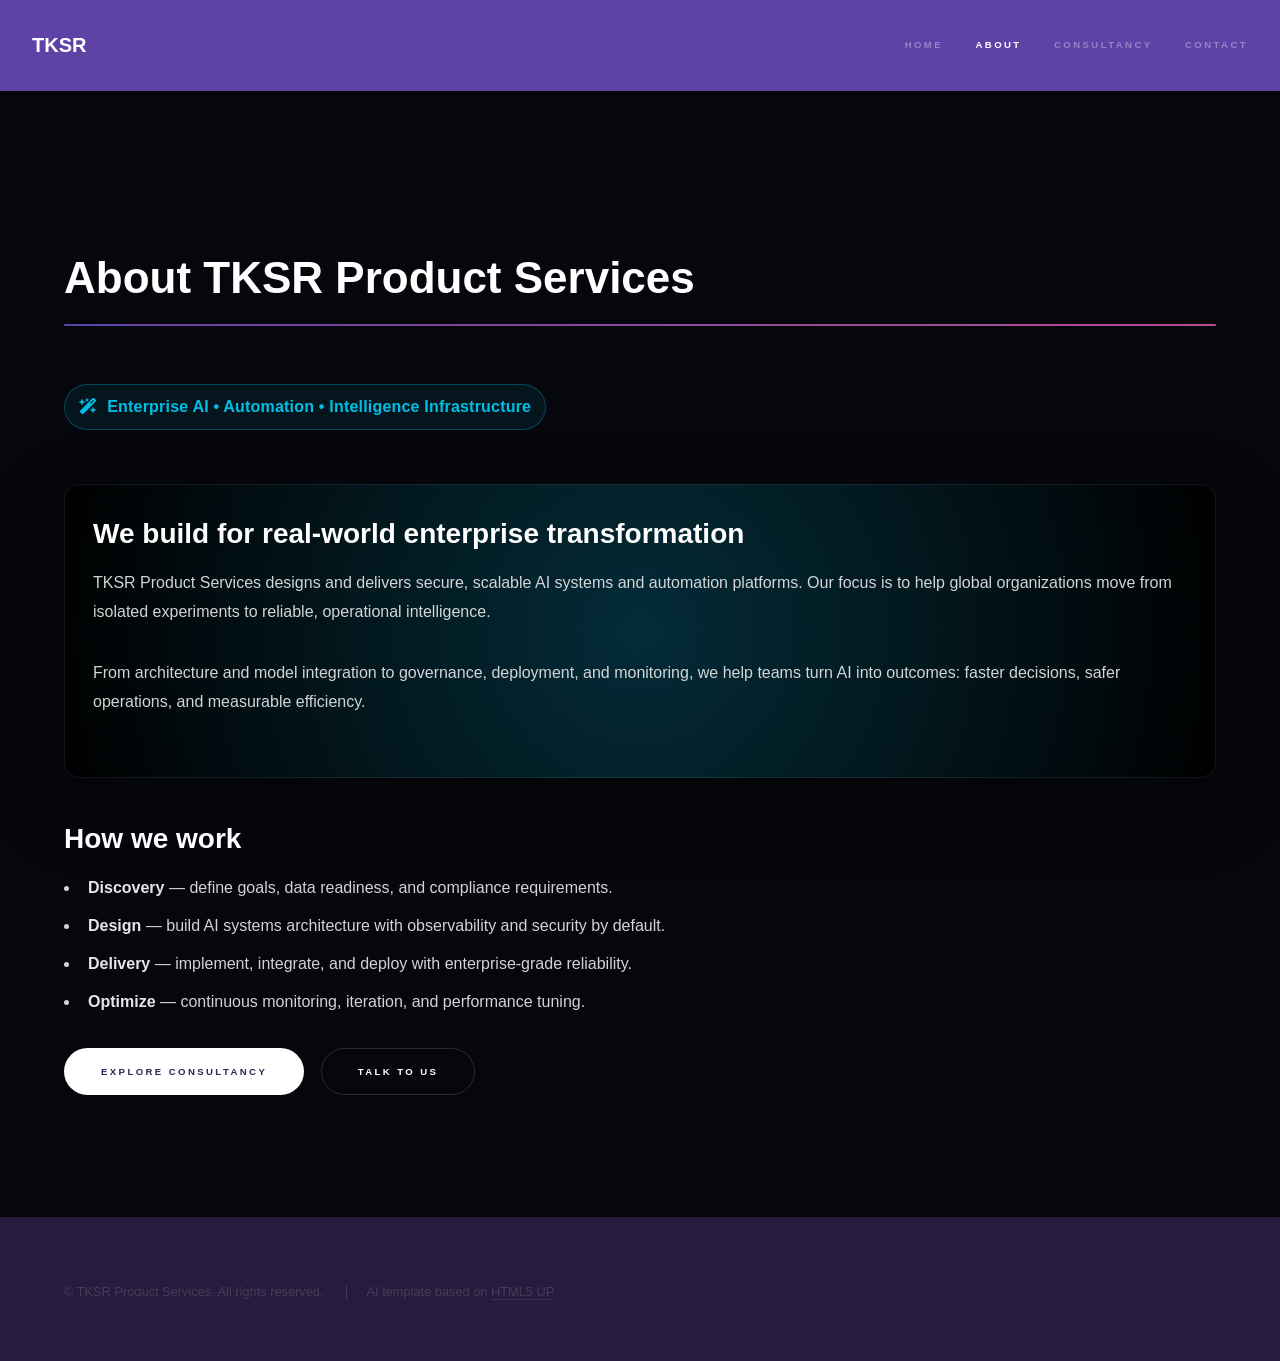
==== about-us.html @ 8c7e4a14 "updated modular components" ====
<!DOCTYPE HTML>
<!--
	Hyperspace by HTML5 UP
	html5up.net | @ajlkn
	Free for personal and commercial use under the CCA 3.0 license (html5up.net/license)
-->
<html>
	<head>
		<title>About Us | TKSR Product Services</title>
		<meta charset="utf-8" />
		<meta name="viewport" content="width=device-width, initial-scale=1, user-scalable=no" />
		<link rel="stylesheet" href="assets/css/main.css" />
		<link rel="stylesheet" href="https://cdnjs.cloudflare.com/ajax/libs/font-awesome/6.5.1/css/all.min.css" />
		<noscript><link rel="stylesheet" href="assets/css/noscript.css" /></noscript>
		<style>
			body { background:#05070d; color:#eaeaea; font-family:"Inter", sans-serif; }
			section.wrapper { padding: 90px 0; }
			h1, h2 { color:#ffffff; }
			p { line-height: 1.8; opacity:0.9; }
			.page-hero {
				background: radial-gradient(circle at center, rgba(0,212,255,0.18), rgba(0,0,0,0.92));
				border-radius: 16px;
				border:1px solid rgba(255,255,255,0.08);
				padding: 28px;
				box-shadow: 0 25px 70px rgba(0,0,0,0.35);
			}
			.brand-badge {
				display:inline-block;
				padding: 8px 14px;
				border-radius: 50px;
				background: rgba(0,212,255,0.08);
				border: 1px solid rgba(0,212,255,0.3);
				color:#00d4ff;
				font-weight:700;
				letter-spacing: 0.2px;
			}
		</style>
	</head>
	<body class="is-preload">
		<!-- Header -->
		<header id="header">
			<a href="index.html" class="title">TKSR</a>
			<nav>
				<ul>
					<li><a href="index.html">Home</a></li>
					<li><a href="about-us.html" class="active">About</a></li>
					<li><a href="consultancy.html">Consultancy</a></li>
					<li><a href="contact-us.html">Contact</a></li>
				</ul>
			</nav>
		</header>

		<!-- Wrapper -->
		<div id="wrapper">
			<!-- Main -->
			<section id="main" class="wrapper">
				<div class="inner">
					<h1 class="major">About TKSR Product Services</h1>
					<p class="brand-badge"><i class="fa-solid fa-wand-magic-sparkles" style="margin-right:10px"></i>Enterprise AI • Automation • Intelligence Infrastructure</p>

					<div class="page-hero" style="margin-top:22px;">
						<h2>We build for real-world enterprise transformation</h2>
						<p>
							TKSR Product Services designs and delivers secure, scalable AI systems and automation platforms.
							Our focus is to help global organizations move from isolated experiments to reliable, operational intelligence.
						</p>
						<p>
							From architecture and model integration to governance, deployment, and monitoring, we help teams turn
							AI into outcomes: faster decisions, safer operations, and measurable efficiency.
						</p>
					</div>

					<h2 style="margin-top:40px;">How we work</h2>
					<ul style="margin-top:10px;">
						<li style="margin-bottom:10px; opacity:0.9;"><b>Discovery</b> — define goals, data readiness, and compliance requirements.</li>
						<li style="margin-bottom:10px; opacity:0.9;"><b>Design</b> — build AI systems architecture with observability and security by default.</li>
						<li style="margin-bottom:10px; opacity:0.9;"><b>Delivery</b> — implement, integrate, and deploy with enterprise-grade reliability.</li>
						<li style="margin-bottom:10px; opacity:0.9;"><b>Optimize</b> — continuous monitoring, iteration, and performance tuning.</li>
					</ul>

					<div style="margin-top:26px;">
						<a href="consultancy.html" class="button primary" style="display:inline-block;">Explore Consultancy</a>
						<a href="contact-us.html" class="button" style="display:inline-block; margin-left:12px;">Talk to Us</a>
					</div>
				</div>
			</section>
		</div>

		<!-- Footer -->
		<footer id="footer" class="wrapper alt">
			<div class="inner">
				<ul class="menu">
					<li>&copy; TKSR Product Services. All rights reserved.</li>
					<li>AI template based on <a href="http://html5up.net">HTML5 UP</a></li>
				</ul>
			</div>
		</footer>

		<!-- Scripts -->
		<script src="assets/js/jquery.min.js"></script>
		<script src="assets/js/jquery.scrollex.min.js"></script>
		<script src="assets/js/jquery.scrolly.min.js"></script>
		<script src="assets/js/browser.min.js"></script>
		<script src="assets/js/breakpoints.min.js"></script>
		<script src="assets/js/util.js"></script>
		<script src="assets/js/main.js"></script>
	</body>
</html>
---- assets/css/main.css ----
@import url(fontawesome-all.min.css);

/*
	Hyperspace by HTML5 UP
	html5up.net | @ajlkn
	Free for personal and commercial use under the CCA 3.0 license (html5up.net/license)
*/

html, body, div, span, applet, object,
iframe, h1, h2, h3, h4, h5, h6, p, blockquote,
pre, a, abbr, acronym, address, big, cite,
code, del, dfn, em, img, ins, kbd, q, s, samp,
small, strike, strong, sub, sup, tt, var, b,
u, i, center, dl, dt, dd, ol, ul, li, fieldset,
form, label, legend, table, caption, tbody,
tfoot, thead, tr, th, td, article, aside,
canvas, details, embed, figure, figcaption,
footer, header, hgroup, menu, nav, output, ruby,
section, summary, time, mark, audio, video {
	margin: 0;
	padding: 0;
	border: 0;
	font-size: 100%;
	font: inherit;
	vertical-align: baseline;}

article, aside, details, figcaption, figure,
footer, header, hgroup, menu, nav, section {
	display: block;}

body {
	line-height: 1;
}

ol, ul {
	list-style: none;
}

blockquote, q {
	quotes: none;
}

	blockquote:before, blockquote:after, q:before, q:after {
		content: '';
		content: none;
	}

table {
	border-collapse: collapse;
	border-spacing: 0;
}

body {
	-webkit-text-size-adjust: none;
}

mark {
	background-color: transparent;
	color: inherit;
}

input::-moz-focus-inner {
	border: 0;
	padding: 0;
}

input, select, textarea {
	-moz-appearance: none;
	-webkit-appearance: none;
	-ms-appearance: none;
	appearance: none;
}

/* Basic */

	@-ms-viewport {
		width: device-width;
	}

	body {
		-ms-overflow-style: scrollbar;
	}

	@media screen and (max-width: 480px) {

		html, body {
			min-width: 320px;
		}

	}

	html {
		box-sizing: border-box;
	}

	*, *:before, *:after {
		box-sizing: inherit;
	}

	body {
		background: #312450;
	}

		body.is-preload *, body.is-preload *:before, body.is-preload *:after {
			-moz-animation: none !important;
			-webkit-animation: none !important;
			-ms-animation: none !important;
			animation: none !important;
			-moz-transition: none !important;
			-webkit-transition: none !important;
			-ms-transition: none !important;
			transition: none !important;
		}

/* Type */

	body, input, select, textarea {
		color: rgba(255, 255, 255, 0.55);
		font-family: Arial, Helvetica, sans-serif;
		font-size: 16.5pt;
		font-weight: normal;
		line-height: 1.75;
	}

		@media screen and (max-width: 1680px) {

			body, input, select, textarea {
				font-size: 13pt;
			}

		}

		@media screen and (max-width: 1280px) {

			body, input, select, textarea {
				font-size: 12pt;
			}

		}

		@media screen and (max-width: 360px) {

			body, input, select, textarea {
				font-size: 11pt;
			}

		}

	a {
		-moz-transition: color 0.2s ease, border-bottom-color 0.2s ease;
		-webkit-transition: color 0.2s ease, border-bottom-color 0.2s ease;
		-ms-transition: color 0.2s ease, border-bottom-color 0.2s ease;
		transition: color 0.2s ease, border-bottom-color 0.2s ease;
		border-bottom: dotted 1px rgba(255, 255, 255, 0.35);
		color: inherit;
		text-decoration: none;
	}

		a:hover {
			border-bottom-color: transparent;
			color: #ffffff;
		}

	strong, b {
		color: #ffffff;
		font-weight: bold;
	}

	em, i {
		font-style: italic;
	}

	p {
		margin: 0 0 2em 0;
	}

	h1, h2, h3, h4, h5, h6 {
		color: #ffffff;
		font-weight: bold;
		line-height: 1.5;
		margin: 0 0 0.5em 0;
	}

		h1 a, h2 a, h3 a, h4 a, h5 a, h6 a {
			color: inherit;
			text-decoration: none;
		}

	h1 {
		font-size: 2.75em;
	}

		h1.major {
			margin: 0 0 1.3em 0;
			position: relative;
			padding-bottom: 0.35em;
		}

			h1.major:after {
				background-image: -moz-linear-gradient(to right, #5e42a6, #b74e91);
				background-image: -webkit-linear-gradient(to right, #5e42a6, #b74e91);
				background-image: -ms-linear-gradient(to right, #5e42a6, #b74e91);
				background-image: linear-gradient(to right, #5e42a6, #b74e91);
				-moz-transition: max-width 0.2s ease;
				-webkit-transition: max-width 0.2s ease;
				-ms-transition: max-width 0.2s ease;
				transition: max-width 0.2s ease;
				border-radius: 0.2em;
				bottom: 0;
				content: '';
				height: 0.05em;
				position: absolute;
				right: 0;
				width: 100%;
			}

	h2 {
		font-size: 1.75em;
	}

	h3 {
		font-size: 1.1em;
	}

	h4 {
		font-size: 1em;
	}

	h5 {
		font-size: 0.8em;
	}

	h6 {
		font-size: 0.6em;
	}

	@media screen and (max-width: 736px) {

		h1 {
			font-size: 2em;
		}

		h2 {
			font-size: 1.25em;
		}

		h3 {
			font-size: 1em;
		}

		h4 {
			font-size: 0.8em;
		}

		h5 {
			font-size: 0.6em;
		}

		h6 {
			font-size: 0.6em;
		}

	}

	sub {
		font-size: 0.8em;
		position: relative;
		top: 0.5em;
	}

	sup {
		font-size: 0.8em;
		position: relative;
		top: -0.5em;
	}

	blockquote {
		border-left: solid 4px rgba(255, 255, 255, 0.15);
		font-style: italic;
		margin: 0 0 2em 0;
		padding: 0.5em 0 0.5em 2em;
	}

	code {
		background: rgba(255, 255, 255, 0.05);
		border-radius: 0.25em;
		border: solid 1px rgba(255, 255, 255, 0.15);
		font-family: "Courier New", monospace;
		font-size: 0.9em;
		margin: 0 0.25em;
		padding: 0.25em 0.65em;
	}

	pre {
		-webkit-overflow-scrolling: touch;
		font-family: "Courier New", monospace;
		font-size: 0.9em;
		margin: 0 0 2em 0;
	}

		pre code {
			display: block;
			line-height: 1.75em;
			padding: 1em 1.5em;
			overflow-x: auto;
		}

	hr {
		border: 0;
		border-bottom: solid 1px rgba(255, 255, 255, 0.15);
		margin: 2em 0;
	}

		hr.major {
			margin: 3em 0;
		}

	.align-left {
		text-align: left;
	}

	.align-center {
		text-align: center;
	}

	.align-right {
		text-align: right;
	}

/* Row */

	.row {
		display: flex;
		flex-wrap: wrap;
		box-sizing: border-box;
		align-items: stretch;
	}

		.row > * {
			box-sizing: border-box;
		}

		.row.gtr-uniform > * > :last-child {
			margin-bottom: 0;
		}

		.row.aln-left {
			justify-content: flex-start;
		}

		.row.aln-center {
			justify-content: center;
		}

		.row.aln-right {
			justify-content: flex-end;
		}

		.row.aln-top {
			align-items: flex-start;
		}

		.row.aln-middle {
			align-items: center;
		}

		.row.aln-bottom {
			align-items: flex-end;
		}

		.row > .imp {
			order: -1;
		}

		.row > .col-1 {
			width: 8.33333%;
		}

		.row > .off-1 {
			margin-left: 8.33333%;
		}

		.row > .col-2 {
			width: 16.66667%;
		}

		.row > .off-2 {
			margin-left: 16.66667%;
		}

		.row > .col-3 {
			width: 25%;
		}

		.row > .off-3 {
			margin-left: 25%;
		}

		.row > .col-4 {
			width: 33.33333%;
		}

		.row > .off-4 {
			margin-left: 33.33333%;
		}

		.row > .col-5 {
			width: 41.66667%;
		}

		.row > .off-5 {
			margin-left: 41.66667%;
		}

		.row > .col-6 {
			width: 50%;
		}

		.row > .off-6 {
			margin-left: 50%;
		}

		.row > .col-7 {
			width: 58.33333%;
		}

		.row > .off-7 {
			margin-left: 58.33333%;
		}

		.row > .col-8 {
			width: 66.66667%;
		}

		.row > .off-8 {
			margin-left: 66.66667%;
		}

		.row > .col-9 {
			width: 75%;
		}

		.row > .off-9 {
			margin-left: 75%;
		}

		.row > .col-10 {
			width: 83.33333%;
		}

		.row > .off-10 {
			margin-left: 83.33333%;
		}

		.row > .col-11 {
			width: 91.66667%;
		}

		.row > .off-11 {
			margin-left: 91.66667%;
		}

		.row > .col-12 {
			width: 100%;
		}

		.row > .off-12 {
			margin-left: 100%;
		}

		.row.gtr-0 {
			margin-top: 0;
			margin-left: 0em;
		}

			.row.gtr-0 > * {
				padding: 0 0 0 0em;
			}

			.row.gtr-0.gtr-uniform {
				margin-top: 0em;
			}

				.row.gtr-0.gtr-uniform > * {
					padding-top: 0em;
				}

		.row.gtr-25 {
			margin-top: 0;
			margin-left: -0.375em;
		}

			.row.gtr-25 > * {
				padding: 0 0 0 0.375em;
			}

			.row.gtr-25.gtr-uniform {
				margin-top: -0.375em;
			}

				.row.gtr-25.gtr-uniform > * {
					padding-top: 0.375em;
				}

		.row.gtr-50 {
			margin-top: 0;
			margin-left: -0.75em;
		}

			.row.gtr-50 > * {
				padding: 0 0 0 0.75em;
			}

			.row.gtr-50.gtr-uniform {
				margin-top: -0.75em;
			}

				.row.gtr-50.gtr-uniform > * {
					padding-top: 0.75em;
				}

		.row {
			margin-top: 0;
			margin-left: -1.5em;
		}

			.row > * {
				padding: 0 0 0 1.5em;
			}

			.row.gtr-uniform {
				margin-top: -1.5em;
			}

				.row.gtr-uniform > * {
					padding-top: 1.5em;
				}

		.row.gtr-150 {
			margin-top: 0;
			margin-left: -2.25em;
		}

			.row.gtr-150 > * {
				padding: 0 0 0 2.25em;
			}

			.row.gtr-150.gtr-uniform {
				margin-top: -2.25em;
			}

				.row.gtr-150.gtr-uniform > * {
					padding-top: 2.25em;
				}

		.row.gtr-200 {
			margin-top: 0;
			margin-left: -3em;
		}

			.row.gtr-200 > * {
				padding: 0 0 0 3em;
			}

			.row.gtr-200.gtr-uniform {
				margin-top: -3em;
			}

				.row.gtr-200.gtr-uniform > * {
					padding-top: 3em;
				}

		@media screen and (max-width: 1680px) {

			.row {
				display: flex;
				flex-wrap: wrap;
				box-sizing: border-box;
				align-items: stretch;
			}

				.row > * {
					box-sizing: border-box;
				}

				.row.gtr-uniform > * > :last-child {
					margin-bottom: 0;
				}

				.row.aln-left {
					justify-content: flex-start;
				}

				.row.aln-center {
					justify-content: center;
				}

				.row.aln-right {
					justify-content: flex-end;
				}

				.row.aln-top {
					align-items: flex-start;
				}

				.row.aln-middle {
					align-items: center;
				}

				.row.aln-bottom {
					align-items: flex-end;
				}

				.row > .imp-xlarge {
					order: -1;
				}

				.row > .col-1-xlarge {
					width: 8.33333%;
				}

				.row > .off-1-xlarge {
					margin-left: 8.33333%;
				}

				.row > .col-2-xlarge {
					width: 16.66667%;
				}

				.row > .off-2-xlarge {
					margin-left: 16.66667%;
				}

				.row > .col-3-xlarge {
					width: 25%;
				}

				.row > .off-3-xlarge {
					margin-left: 25%;
				}

				.row > .col-4-xlarge {
					width: 33.33333%;
				}

				.row > .off-4-xlarge {
					margin-left: 33.33333%;
				}

				.row > .col-5-xlarge {
					width: 41.66667%;
				}

				.row > .off-5-xlarge {
					margin-left: 41.66667%;
				}

				.row > .col-6-xlarge {
					width: 50%;
				}

				.row > .off-6-xlarge {
					margin-left: 50%;
				}

				.row > .col-7-xlarge {
					width: 58.33333%;
				}

				.row > .off-7-xlarge {
					margin-left: 58.33333%;
				}

				.row > .col-8-xlarge {
					width: 66.66667%;
				}

				.row > .off-8-xlarge {
					margin-left: 66.66667%;
				}

				.row > .col-9-xlarge {
					width: 75%;
				}

				.row > .off-9-xlarge {
					margin-left: 75%;
				}

				.row > .col-10-xlarge {
					width: 83.33333%;
				}

				.row > .off-10-xlarge {
					margin-left: 83.33333%;
				}

				.row > .col-11-xlarge {
					width: 91.66667%;
				}

				.row > .off-11-xlarge {
					margin-left: 91.66667%;
				}

				.row > .col-12-xlarge {
					width: 100%;
				}

				.row > .off-12-xlarge {
					margin-left: 100%;
				}

				.row.gtr-0 {
					margin-top: 0;
					margin-left: 0em;
				}

					.row.gtr-0 > * {
						padding: 0 0 0 0em;
					}

					.row.gtr-0.gtr-uniform {
						margin-top: 0em;
					}

						.row.gtr-0.gtr-uniform > * {
							padding-top: 0em;
						}

				.row.gtr-25 {
					margin-top: 0;
					margin-left: -0.375em;
				}

					.row.gtr-25 > * {
						padding: 0 0 0 0.375em;
					}

					.row.gtr-25.gtr-uniform {
						margin-top: -0.375em;
					}

						.row.gtr-25.gtr-uniform > * {
							padding-top: 0.375em;
						}

				.row.gtr-50 {
					margin-top: 0;
					margin-left: -0.75em;
				}

					.row.gtr-50 > * {
						padding: 0 0 0 0.75em;
					}

					.row.gtr-50.gtr-uniform {
						margin-top: -0.75em;
					}

						.row.gtr-50.gtr-uniform > * {
							padding-top: 0.75em;
						}

				.row {
					margin-top: 0;
					margin-left: -1.5em;
				}

					.row > * {
						padding: 0 0 0 1.5em;
					}

					.row.gtr-uniform {
						margin-top: -1.5em;
					}

						.row.gtr-uniform > * {
							padding-top: 1.5em;
						}

				.row.gtr-150 {
					margin-top: 0;
					margin-left: -2.25em;
				}

					.row.gtr-150 > * {
						padding: 0 0 0 2.25em;
					}

					.row.gtr-150.gtr-uniform {
						margin-top: -2.25em;
					}

						.row.gtr-150.gtr-uniform > * {
							padding-top: 2.25em;
						}

				.row.gtr-200 {
					margin-top: 0;
					margin-left: -3em;
				}

					.row.gtr-200 > * {
						padding: 0 0 0 3em;
					}

					.row.gtr-200.gtr-uniform {
						margin-top: -3em;
					}

						.row.gtr-200.gtr-uniform > * {
							padding-top: 3em;
						}

		}

		@media screen and (max-width: 1280px) {

			.row {
				display: flex;
				flex-wrap: wrap;
				box-sizing: border-box;
				align-items: stretch;
			}

				.row > * {
					box-sizing: border-box;
				}

				.row.gtr-uniform > * > :last-child {
					margin-bottom: 0;
				}

				.row.aln-left {
					justify-content: flex-start;
				}

				.row.aln-center {
					justify-content: center;
				}

				.row.aln-right {
					justify-content: flex-end;
				}

				.row.aln-top {
					align-items: flex-start;
				}

				.row.aln-middle {
					align-items: center;
				}

				.row.aln-bottom {
					align-items: flex-end;
				}

				.row > .imp-large {
					order: -1;
				}

				.row > .col-1-large {
					width: 8.33333%;
				}

				.row > .off-1-large {
					margin-left: 8.33333%;
				}

				.row > .col-2-large {
					width: 16.66667%;
				}

				.row > .off-2-large {
					margin-left: 16.66667%;
				}

				.row > .col-3-large {
					width: 25%;
				}

				.row > .off-3-large {
					margin-left: 25%;
				}

				.row > .col-4-large {
					width: 33.33333%;
				}

				.row > .off-4-large {
					margin-left: 33.33333%;
				}

				.row > .col-5-large {
					width: 41.66667%;
				}

				.row > .off-5-large {
					margin-left: 41.66667%;
				}

				.row > .col-6-large {
					width: 50%;
				}

				.row > .off-6-large {
					margin-left: 50%;
				}

				.row > .col-7-large {
					width: 58.33333%;
				}

				.row > .off-7-large {
					margin-left: 58.33333%;
				}

				.row > .col-8-large {
					width: 66.66667%;
				}

				.row > .off-8-large {
					margin-left: 66.66667%;
				}

				.row > .col-9-large {
					width: 75%;
				}

				.row > .off-9-large {
					margin-left: 75%;
				}

				.row > .col-10-large {
					width: 83.33333%;
				}

				.row > .off-10-large {
					margin-left: 83.33333%;
				}

				.row > .col-11-large {
					width: 91.66667%;
				}

				.row > .off-11-large {
					margin-left: 91.66667%;
				}

				.row > .col-12-large {
					width: 100%;
				}

				.row > .off-12-large {
					margin-left: 100%;
				}

				.row.gtr-0 {
					margin-top: 0;
					margin-left: 0em;
				}

					.row.gtr-0 > * {
						padding: 0 0 0 0em;
					}

					.row.gtr-0.gtr-uniform {
						margin-top: 0em;
					}

						.row.gtr-0.gtr-uniform > * {
							padding-top: 0em;
						}

				.row.gtr-25 {
					margin-top: 0;
					margin-left: -0.375em;
				}

					.row.gtr-25 > * {
						padding: 0 0 0 0.375em;
					}

					.row.gtr-25.gtr-uniform {
						margin-top: -0.375em;
					}

						.row.gtr-25.gtr-uniform > * {
							padding-top: 0.375em;
						}

				.row.gtr-50 {
					margin-top: 0;
					margin-left: -0.75em;
				}

					.row.gtr-50 > * {
						padding: 0 0 0 0.75em;
					}

					.row.gtr-50.gtr-uniform {
						margin-top: -0.75em;
					}

						.row.gtr-50.gtr-uniform > * {
							padding-top: 0.75em;
						}

				.row {
					margin-top: 0;
					margin-left: -1.5em;
				}

					.row > * {
						padding: 0 0 0 1.5em;
					}

					.row.gtr-uniform {
						margin-top: -1.5em;
					}

						.row.gtr-uniform > * {
							padding-top: 1.5em;
						}

				.row.gtr-150 {
					margin-top: 0;
					margin-left: -2.25em;
				}

					.row.gtr-150 > * {
						padding: 0 0 0 2.25em;
					}

					.row.gtr-150.gtr-uniform {
						margin-top: -2.25em;
					}

						.row.gtr-150.gtr-uniform > * {
							padding-top: 2.25em;
						}

				.row.gtr-200 {
					margin-top: 0;
					margin-left: -3em;
				}

					.row.gtr-200 > * {
						padding: 0 0 0 3em;
					}

					.row.gtr-200.gtr-uniform {
						margin-top: -3em;
					}

						.row.gtr-200.gtr-uniform > * {
							padding-top: 3em;
						}

		}

		@media screen and (max-width: 980px) {

			.row {
				display: flex;
				flex-wrap: wrap;
				box-sizing: border-box;
				align-items: stretch;
			}

				.row > * {
					box-sizing: border-box;
				}

				.row.gtr-uniform > * > :last-child {
					margin-bottom: 0;
				}

				.row.aln-left {
					justify-content: flex-start;
				}

				.row.aln-center {
					justify-content: center;
				}

				.row.aln-right {
					justify-content: flex-end;
				}

				.row.aln-top {
					align-items: flex-start;
				}

				.row.aln-middle {
					align-items: center;
				}

				.row.aln-bottom {
					align-items: flex-end;
				}

				.row > .imp-medium {
					order: -1;
				}

				.row > .col-1-medium {
					width: 8.33333%;
				}

				.row > .off-1-medium {
					margin-left: 8.33333%;
				}

				.row > .col-2-medium {
					width: 16.66667%;
				}

				.row > .off-2-medium {
					margin-left: 16.66667%;
				}

				.row > .col-3-medium {
					width: 25%;
				}

				.row > .off-3-medium {
					margin-left: 25%;
				}

				.row > .col-4-medium {
					width: 33.33333%;
				}

				.row > .off-4-medium {
					margin-left: 33.33333%;
				}

				.row > .col-5-medium {
					width: 41.66667%;
				}

				.row > .off-5-medium {
					margin-left: 41.66667%;
				}

				.row > .col-6-medium {
					width: 50%;
				}

				.row > .off-6-medium {
					margin-left: 50%;
				}

				.row > .col-7-medium {
					width: 58.33333%;
				}

				.row > .off-7-medium {
					margin-left: 58.33333%;
				}

				.row > .col-8-medium {
					width: 66.66667%;
				}

				.row > .off-8-medium {
					margin-left: 66.66667%;
				}

				.row > .col-9-medium {
					width: 75%;
				}

				.row > .off-9-medium {
					margin-left: 75%;
				}

				.row > .col-10-medium {
					width: 83.33333%;
				}

				.row > .off-10-medium {
					margin-left: 83.33333%;
				}

				.row > .col-11-medium {
					width: 91.66667%;
				}

				.row > .off-11-medium {
					margin-left: 91.66667%;
				}

				.row > .col-12-medium {
					width: 100%;
				}

				.row > .off-12-medium {
					margin-left: 100%;
				}

				.row.gtr-0 {
					margin-top: 0;
					margin-left: 0em;
				}

					.row.gtr-0 > * {
						padding: 0 0 0 0em;
					}

					.row.gtr-0.gtr-uniform {
						margin-top: 0em;
					}

						.row.gtr-0.gtr-uniform > * {
							padding-top: 0em;
						}

				.row.gtr-25 {
					margin-top: 0;
					margin-left: -0.375em;
				}

					.row.gtr-25 > * {
						padding: 0 0 0 0.375em;
					}

					.row.gtr-25.gtr-uniform {
						margin-top: -0.375em;
					}

						.row.gtr-25.gtr-uniform > * {
							padding-top: 0.375em;
						}

				.row.gtr-50 {
					margin-top: 0;
					margin-left: -0.75em;
				}

					.row.gtr-50 > * {
						padding: 0 0 0 0.75em;
					}

					.row.gtr-50.gtr-uniform {
						margin-top: -0.75em;
					}

						.row.gtr-50.gtr-uniform > * {
							padding-top: 0.75em;
						}

				.row {
					margin-top: 0;
					margin-left: -1.5em;
				}

					.row > * {
						padding: 0 0 0 1.5em;
					}

					.row.gtr-uniform {
						margin-top: -1.5em;
					}

						.row.gtr-uniform > * {
							padding-top: 1.5em;
						}

				.row.gtr-150 {
					margin-top: 0;
					margin-left: -2.25em;
				}

					.row.gtr-150 > * {
						padding: 0 0 0 2.25em;
					}

					.row.gtr-150.gtr-uniform {
						margin-top: -2.25em;
					}

						.row.gtr-150.gtr-uniform > * {
							padding-top: 2.25em;
						}

				.row.gtr-200 {
					margin-top: 0;
					margin-left: -3em;
				}

					.row.gtr-200 > * {
						padding: 0 0 0 3em;
					}

					.row.gtr-200.gtr-uniform {
						margin-top: -3em;
					}

						.row.gtr-200.gtr-uniform > * {
							padding-top: 3em;
						}

		}

		@media screen and (max-width: 736px) {

			.row {
				display: flex;
				flex-wrap: wrap;
				box-sizing: border-box;
				align-items: stretch;
			}

				.row > * {
					box-sizing: border-box;
				}

				.row.gtr-uniform > * > :last-child {
					margin-bottom: 0;
				}

				.row.aln-left {
					justify-content: flex-start;
				}

				.row.aln-center {
					justify-content: center;
				}

				.row.aln-right {
					justify-content: flex-end;
				}

				.row.aln-top {
					align-items: flex-start;
				}

				.row.aln-middle {
					align-items: center;
				}

				.row.aln-bottom {
					align-items: flex-end;
				}

				.row > .imp-small {
					order: -1;
				}

				.row > .col-1-small {
					width: 8.33333%;
				}

				.row > .off-1-small {
					margin-left: 8.33333%;
				}

				.row > .col-2-small {
					width: 16.66667%;
				}

				.row > .off-2-small {
					margin-left: 16.66667%;
				}

				.row > .col-3-small {
					width: 25%;
				}

				.row > .off-3-small {
					margin-left: 25%;
				}

				.row > .col-4-small {
					width: 33.33333%;
				}

				.row > .off-4-small {
					margin-left: 33.33333%;
				}

				.row > .col-5-small {
					width: 41.66667%;
				}

				.row > .off-5-small {
					margin-left: 41.66667%;
				}

				.row > .col-6-small {
					width: 50%;
				}

				.row > .off-6-small {
					margin-left: 50%;
				}

				.row > .col-7-small {
					width: 58.33333%;
				}

				.row > .off-7-small {
					margin-left: 58.33333%;
				}

				.row > .col-8-small {
					width: 66.66667%;
				}

				.row > .off-8-small {
					margin-left: 66.66667%;
				}

				.row > .col-9-small {
					width: 75%;
				}

				.row > .off-9-small {
					margin-left: 75%;
				}

				.row > .col-10-small {
					width: 83.33333%;
				}

				.row > .off-10-small {
					margin-left: 83.33333%;
				}

				.row > .col-11-small {
					width: 91.66667%;
				}

				.row > .off-11-small {
					margin-left: 91.66667%;
				}

				.row > .col-12-small {
					width: 100%;
				}

				.row > .off-12-small {
					margin-left: 100%;
				}

				.row.gtr-0 {
					margin-top: 0;
					margin-left: 0em;
				}

					.row.gtr-0 > * {
						padding: 0 0 0 0em;
					}

					.row.gtr-0.gtr-uniform {
						margin-top: 0em;
					}

						.row.gtr-0.gtr-uniform > * {
							padding-top: 0em;
						}

				.row.gtr-25 {
					margin-top: 0;
					margin-left: -0.375em;
				}

					.row.gtr-25 > * {
						padding: 0 0 0 0.375em;
					}

					.row.gtr-25.gtr-uniform {
						margin-top: -0.375em;
					}

						.row.gtr-25.gtr-uniform > * {
							padding-top: 0.375em;
						}

				.row.gtr-50 {
					margin-top: 0;
					margin-left: -0.75em;
				}

					.row.gtr-50 > * {
						padding: 0 0 0 0.75em;
					}

					.row.gtr-50.gtr-uniform {
						margin-top: -0.75em;
					}

						.row.gtr-50.gtr-uniform > * {
							padding-top: 0.75em;
						}

				.row {
					margin-top: 0;
					margin-left: -1.5em;
				}

					.row > * {
						padding: 0 0 0 1.5em;
					}

					.row.gtr-uniform {
						margin-top: -1.5em;
					}

						.row.gtr-uniform > * {
							padding-top: 1.5em;
						}

				.row.gtr-150 {
					margin-top: 0;
					margin-left: -2.25em;
				}

					.row.gtr-150 > * {
						padding: 0 0 0 2.25em;
					}

					.row.gtr-150.gtr-uniform {
						margin-top: -2.25em;
					}

						.row.gtr-150.gtr-uniform > * {
							padding-top: 2.25em;
						}

				.row.gtr-200 {
					margin-top: 0;
					margin-left: -3em;
				}

					.row.gtr-200 > * {
						padding: 0 0 0 3em;
					}

					.row.gtr-200.gtr-uniform {
						margin-top: -3em;
					}

						.row.gtr-200.gtr-uniform > * {
							padding-top: 3em;
						}

		}

		@media screen and (max-width: 480px) {

			.row {
				display: flex;
				flex-wrap: wrap;
				box-sizing: border-box;
				align-items: stretch;
			}

				.row > * {
					box-sizing: border-box;
				}

				.row.gtr-uniform > * > :last-child {
					margin-bottom: 0;
				}

				.row.aln-left {
					justify-content: flex-start;
				}

				.row.aln-center {
					justify-content: center;
				}

				.row.aln-right {
					justify-content: flex-end;
				}

				.row.aln-top {
					align-items: flex-start;
				}

				.row.aln-middle {
					align-items: center;
				}

				.row.aln-bottom {
					align-items: flex-end;
				}

				.row > .imp-xsmall {
					order: -1;
				}

				.row > .col-1-xsmall {
					width: 8.33333%;
				}

				.row > .off-1-xsmall {
					margin-left: 8.33333%;
				}

				.row > .col-2-xsmall {
					width: 16.66667%;
				}

				.row > .off-2-xsmall {
					margin-left: 16.66667%;
				}

				.row > .col-3-xsmall {
					width: 25%;
				}

				.row > .off-3-xsmall {
					margin-left: 25%;
				}

				.row > .col-4-xsmall {
					width: 33.33333%;
				}

				.row > .off-4-xsmall {
					margin-left: 33.33333%;
				}

				.row > .col-5-xsmall {
					width: 41.66667%;
				}

				.row > .off-5-xsmall {
					margin-left: 41.66667%;
				}

				.row > .col-6-xsmall {
					width: 50%;
				}

				.row > .off-6-xsmall {
					margin-left: 50%;
				}

				.row > .col-7-xsmall {
					width: 58.33333%;
				}

				.row > .off-7-xsmall {
					margin-left: 58.33333%;
				}

				.row > .col-8-xsmall {
					width: 66.66667%;
				}

				.row > .off-8-xsmall {
					margin-left: 66.66667%;
				}

				.row > .col-9-xsmall {
					width: 75%;
				}

				.row > .off-9-xsmall {
					margin-left: 75%;
				}

				.row > .col-10-xsmall {
					width: 83.33333%;
				}

				.row > .off-10-xsmall {
					margin-left: 83.33333%;
				}

				.row > .col-11-xsmall {
					width: 91.66667%;
				}

				.row > .off-11-xsmall {
					margin-left: 91.66667%;
				}

				.row > .col-12-xsmall {
					width: 100%;
				}

				.row > .off-12-xsmall {
					margin-left: 100%;
				}

				.row.gtr-0 {
					margin-top: 0;
					margin-left: 0em;
				}

					.row.gtr-0 > * {
						padding: 0 0 0 0em;
					}

					.row.gtr-0.gtr-uniform {
						margin-top: 0em;
					}

						.row.gtr-0.gtr-uniform > * {
							padding-top: 0em;
						}

				.row.gtr-25 {
					margin-top: 0;
					margin-left: -0.375em;
				}

					.row.gtr-25 > * {
						padding: 0 0 0 0.375em;
					}

					.row.gtr-25.gtr-uniform {
						margin-top: -0.375em;
					}

						.row.gtr-25.gtr-uniform > * {
							padding-top: 0.375em;
						}

				.row.gtr-50 {
					margin-top: 0;
					margin-left: -0.75em;
				}

					.row.gtr-50 > * {
						padding: 0 0 0 0.75em;
					}

					.row.gtr-50.gtr-uniform {
						margin-top: -0.75em;
					}

						.row.gtr-50.gtr-uniform > * {
							padding-top: 0.75em;
						}

				.row {
					margin-top: 0;
					margin-left: -1.5em;
				}

					.row > * {
						padding: 0 0 0 1.5em;
					}

					.row.gtr-uniform {
						margin-top: -1.5em;
					}

						.row.gtr-uniform > * {
							padding-top: 1.5em;
						}

				.row.gtr-150 {
					margin-top: 0;
					margin-left: -2.25em;
				}

					.row.gtr-150 > * {
						padding: 0 0 0 2.25em;
					}

					.row.gtr-150.gtr-uniform {
						margin-top: -2.25em;
					}

						.row.gtr-150.gtr-uniform > * {
							padding-top: 2.25em;
						}

				.row.gtr-200 {
					margin-top: 0;
					margin-left: -3em;
				}

					.row.gtr-200 > * {
						padding: 0 0 0 3em;
					}

					.row.gtr-200.gtr-uniform {
						margin-top: -3em;
					}

						.row.gtr-200.gtr-uniform > * {
							padding-top: 3em;
						}

		}

/* Box */

	.box {
		border-radius: 0.25em;
		border: solid 1px rgba(255, 255, 255, 0.15);
		margin-bottom: 2em;
		padding: 1.5em;
	}

		.box > :last-child,
		.box > :last-child > :last-child,
		.box > :last-child > :last-child > :last-child {
			margin-bottom: 0;
		}

		.box.alt {
			border: 0;
			border-radius: 0;
			padding: 0;
		}

/* Button */

	input[type="submit"],
	input[type="reset"],
	input[type="button"],
	button,
	.button {
		-moz-appearance: none;
		-webkit-appearance: none;
		-ms-appearance: none;
		appearance: none;
		-moz-transition: border-color 0.2s ease;
		-webkit-transition: border-color 0.2s ease;
		-ms-transition: border-color 0.2s ease;
		transition: border-color 0.2s ease;
		background-color: transparent;
		border: solid 1px !important;
		border-color: rgba(255, 255, 255, 0.15) !important;
		border-radius: 3em;
		color: #ffffff !important;
		cursor: pointer;
		display: inline-block;
		font-size: 0.6em;
		font-weight: bold;
		height: calc(4.75em + 2px);
		letter-spacing: 0.25em;
		line-height: 4.75em;
		outline: 0;
		padding: 0 3.75em;
		position: relative;
		text-align: center;
		text-decoration: none;
		text-transform: uppercase;
		white-space: nowrap;
	}

		input[type="submit"]:after,
		input[type="reset"]:after,
		input[type="button"]:after,
		button:after,
		.button:after {
			-moz-transform: scale(0.25);
			-webkit-transform: scale(0.25);
			-ms-transform: scale(0.25);
			transform: scale(0.25);
			pointer-events: none;
			-moz-transition: opacity 0.2s ease, -moz-transform 0.2s ease;
			-webkit-transition: opacity 0.2s ease, -webkit-transform 0.2s ease;
			-ms-transition: opacity 0.2s ease, -ms-transform 0.2s ease;
			transition: opacity 0.2s ease, transform 0.2s ease;
			background: #ffffff;
			border-radius: 3em;
			content: '';
			height: 100%;
			left: 0;
			opacity: 0;
			position: absolute;
			top: 0;
			width: 100%;
		}

		input[type="submit"].icon:before,
		input[type="reset"].icon:before,
		input[type="button"].icon:before,
		button.icon:before,
		.button.icon:before {
			margin-right: 0.75em;
		}

		input[type="submit"].fit,
		input[type="reset"].fit,
		input[type="button"].fit,
		button.fit,
		.button.fit {
			width: 100%;
		}

		input[type="submit"].small,
		input[type="reset"].small,
		input[type="button"].small,
		button.small,
		.button.small {
			font-size: 0.4em;
		}

		input[type="submit"].large,
		input[type="reset"].large,
		input[type="button"].large,
		button.large,
		.button.large {
			font-size: 0.8em;
		}

		input[type="submit"].primary,
		input[type="reset"].primary,
		input[type="button"].primary,
		button.primary,
		.button.primary {
			background-color: #ffffff;
			color: #312450 !important;
		}

			input[type="submit"].primary:after,
			input[type="reset"].primary:after,
			input[type="button"].primary:after,
			button.primary:after,
			.button.primary:after {
				display: none;
			}

		input[type="submit"].disabled, input[type="submit"]:disabled,
		input[type="reset"].disabled,
		input[type="reset"]:disabled,
		input[type="button"].disabled,
		input[type="button"]:disabled,
		button.disabled,
		button:disabled,
		.button.disabled,
		.button:disabled {
			cursor: default;
			opacity: 0.5;
			pointer-events: none;
		}

		input[type="submit"]:hover,
		input[type="reset"]:hover,
		input[type="button"]:hover,
		button:hover,
		.button:hover {
			border-color: rgba(255, 255, 255, 0.55) !important;
		}

			input[type="submit"]:hover:after,
			input[type="reset"]:hover:after,
			input[type="button"]:hover:after,
			button:hover:after,
			.button:hover:after {
				opacity: 0.05;
				-moz-transform: scale(1);
				-webkit-transform: scale(1);
				-ms-transform: scale(1);
				transform: scale(1);
			}

			input[type="submit"]:hover:active,
			input[type="reset"]:hover:active,
			input[type="button"]:hover:active,
			button:hover:active,
			.button:hover:active {
				border-color: #ffffff !important;
			}

				input[type="submit"]:hover:active:after,
				input[type="reset"]:hover:active:after,
				input[type="button"]:hover:active:after,
				button:hover:active:after,
				.button:hover:active:after {
					opacity: 0.1;
				}

/* Features */

	.features {
		display: -moz-flex;
		display: -webkit-flex;
		display: -ms-flex;
		display: flex;
		-moz-flex-wrap: wrap;
		-webkit-flex-wrap: wrap;
		-ms-flex-wrap: wrap;
		flex-wrap: wrap;
		border-radius: 0.25em;
		border: solid 1px rgba(255, 255, 255, 0.15);
		background: rgba(255, 255, 255, 0.05);
		margin: 0 0 2em 0;
	}

		.features section {
			padding: 3.5em 3em 1em 7em ;
			width: 50%;
			border-top: solid 1px rgba(255, 255, 255, 0.15);
			position: relative;
		}

			.features section:nth-child(-n + 2) {
				border-top-width: 0;
			}

			.features section:nth-child(2n) {
				border-left: solid 1px rgba(255, 255, 255, 0.15);
			}

			.features section .icon {
				-moz-transition: opacity 0.5s ease, -moz-transform 0.5s ease;
				-webkit-transition: opacity 0.5s ease, -webkit-transform 0.5s ease;
				-ms-transition: opacity 0.5s ease, -ms-transform 0.5s ease;
				transition: opacity 0.5s ease, transform 0.5s ease;
				-moz-transition-delay: 1s;
				-webkit-transition-delay: 1s;
				-ms-transition-delay: 1s;
				transition-delay: 1s;
				-moz-transform: scale(1);
				-webkit-transform: scale(1);
				-ms-transform: scale(1);
				transform: scale(1);
				position: absolute;
				left: 3em;
				top: 3em;
				opacity: 1;
			}

			.features section:nth-child(1) .icon {
				-moz-transition-delay: 0.15s;
				-webkit-transition-delay: 0.15s;
				-ms-transition-delay: 0.15s;
				transition-delay: 0.15s;
			}

			.features section:nth-child(2) .icon {
				-moz-transition-delay: 0.3s;
				-webkit-transition-delay: 0.3s;
				-ms-transition-delay: 0.3s;
				transition-delay: 0.3s;
			}

			.features section:nth-child(3) .icon {
				-moz-transition-delay: 0.45s;
				-webkit-transition-delay: 0.45s;
				-ms-transition-delay: 0.45s;
				transition-delay: 0.45s;
			}

			.features section:nth-child(4) .icon {
				-moz-transition-delay: 0.6s;
				-webkit-transition-delay: 0.6s;
				-ms-transition-delay: 0.6s;
				transition-delay: 0.6s;
			}

			.features section:nth-child(5) .icon {
				-moz-transition-delay: 0.75s;
				-webkit-transition-delay: 0.75s;
				-ms-transition-delay: 0.75s;
				transition-delay: 0.75s;
			}

			.features section:nth-child(6) .icon {
				-moz-transition-delay: 0.9s;
				-webkit-transition-delay: 0.9s;
				-ms-transition-delay: 0.9s;
				transition-delay: 0.9s;
			}

			.features section:nth-child(7) .icon {
				-moz-transition-delay: 1.05s;
				-webkit-transition-delay: 1.05s;
				-ms-transition-delay: 1.05s;
				transition-delay: 1.05s;
			}

			.features section:nth-child(8) .icon {
				-moz-transition-delay: 1.2s;
				-webkit-transition-delay: 1.2s;
				-ms-transition-delay: 1.2s;
				transition-delay: 1.2s;
			}

			.features section:nth-child(9) .icon {
				-moz-transition-delay: 1.35s;
				-webkit-transition-delay: 1.35s;
				-ms-transition-delay: 1.35s;
				transition-delay: 1.35s;
			}

			.features section:nth-child(10) .icon {
				-moz-transition-delay: 1.5s;
				-webkit-transition-delay: 1.5s;
				-ms-transition-delay: 1.5s;
				transition-delay: 1.5s;
			}

			.features section:nth-child(11) .icon {
				-moz-transition-delay: 1.65s;
				-webkit-transition-delay: 1.65s;
				-ms-transition-delay: 1.65s;
				transition-delay: 1.65s;
			}

			.features section:nth-child(12) .icon {
				-moz-transition-delay: 1.8s;
				-webkit-transition-delay: 1.8s;
				-ms-transition-delay: 1.8s;
				transition-delay: 1.8s;
			}

			.features section:nth-child(13) .icon {
				-moz-transition-delay: 1.95s;
				-webkit-transition-delay: 1.95s;
				-ms-transition-delay: 1.95s;
				transition-delay: 1.95s;
			}

			.features section:nth-child(14) .icon {
				-moz-transition-delay: 2.1s;
				-webkit-transition-delay: 2.1s;
				-ms-transition-delay: 2.1s;
				transition-delay: 2.1s;
			}

			.features section:nth-child(15) .icon {
				-moz-transition-delay: 2.25s;
				-webkit-transition-delay: 2.25s;
				-ms-transition-delay: 2.25s;
				transition-delay: 2.25s;
			}

			.features section:nth-child(16) .icon {
				-moz-transition-delay: 2.4s;
				-webkit-transition-delay: 2.4s;
				-ms-transition-delay: 2.4s;
				transition-delay: 2.4s;
			}

			.features section:nth-child(17) .icon {
				-moz-transition-delay: 2.55s;
				-webkit-transition-delay: 2.55s;
				-ms-transition-delay: 2.55s;
				transition-delay: 2.55s;
			}

			.features section:nth-child(18) .icon {
				-moz-transition-delay: 2.7s;
				-webkit-transition-delay: 2.7s;
				-ms-transition-delay: 2.7s;
				transition-delay: 2.7s;
			}

			.features section:nth-child(19) .icon {
				-moz-transition-delay: 2.85s;
				-webkit-transition-delay: 2.85s;
				-ms-transition-delay: 2.85s;
				transition-delay: 2.85s;
			}

			.features section:nth-child(20) .icon {
				-moz-transition-delay: 3s;
				-webkit-transition-delay: 3s;
				-ms-transition-delay: 3s;
				transition-delay: 3s;
			}

		.features.inactive section .icon {
			-moz-transform: scale(0.5);
			-webkit-transform: scale(0.5);
			-ms-transform: scale(0.5);
			transform: scale(0.5);
			opacity: 0;
		}

		@media screen and (max-width: 980px) {

			.features {
				display: block;
			}

				.features section {
					border-top-width: 1px !important;
					border-left-width: 0 !important;
					width: 100%;
				}

					.features section:first-child {
						border-top-width: 0 !important;
					}

		}

		@media screen and (max-width: 736px) {

			.features section {
				padding: 2.5em 1.5em 0.1em 5.5em ;
			}

				.features section .icon {
					left: 1.5em;
					top: 2em;
				}

		}

		@media screen and (max-width: 480px) {

			.features section {
				padding: 2em 1.5em 0.1em 1.5em ;
			}

				.features section .icon {
					left: 0;
					position: relative;
					top: 0;
				}

		}

/* Form */

	form {
		margin: 0 0 2em 0;
	}

		form > :last-child {
			margin-bottom: 0;
		}

		form > .fields {
			display: -moz-flex;
			display: -webkit-flex;
			display: -ms-flex;
			display: flex;
			-moz-flex-wrap: wrap;
			-webkit-flex-wrap: wrap;
			-ms-flex-wrap: wrap;
			flex-wrap: wrap;
			width: calc(100% + 3em);
			margin: -1.5em 0 2em -1.5em;
		}

			form > .fields > .field {
				-moz-flex-grow: 0;
				-webkit-flex-grow: 0;
				-ms-flex-grow: 0;
				flex-grow: 0;
				-moz-flex-shrink: 0;
				-webkit-flex-shrink: 0;
				-ms-flex-shrink: 0;
				flex-shrink: 0;
				padding: 1.5em 0 0 1.5em;
				width: calc(100% - 1.5em);
			}

				form > .fields > .field.half {
					width: calc(50% - 0.75em);
				}

				form > .fields > .field.third {
					width: calc(100%/3 - 0.5em);
				}

				form > .fields > .field.quarter {
					width: calc(25% - 0.375em);
				}

		@media screen and (max-width: 480px) {

			form > .fields {
				width: calc(100% + 3em);
				margin: -1.5em 0 2em -1.5em;
			}

				form > .fields > .field {
					padding: 1.5em 0 0 1.5em;
					width: calc(100% - 1.5em);
				}

					form > .fields > .field.half {
						width: calc(100% - 1.5em);
					}

					form > .fields > .field.third {
						width: calc(100% - 1.5em);
					}

					form > .fields > .field.quarter {
						width: calc(100% - 1.5em);
					}

		}

	label {
		color: #ffffff;
		font-weight: bold;
		line-height: 1.5;
		margin: 0 0 0.7em 0;
		display: block;
		font-size: 1.1em;
	}

	input[type="text"],
	input[type="password"],
	input[type="email"],
	input[type="tel"],
	select,
	textarea {
		-moz-appearance: none;
		-webkit-appearance: none;
		-ms-appearance: none;
		appearance: none;
		background: rgba(255, 255, 255, 0.05);
		border-radius: 0.25em;
		border: none;
		border: solid 1px rgba(255, 255, 255, 0.15);
		color: inherit;
		display: block;
		outline: 0;
		padding: 0 1em;
		text-decoration: none;
		width: 100%;
	}

		input[type="text"]:invalid,
		input[type="password"]:invalid,
		input[type="email"]:invalid,
		input[type="tel"]:invalid,
		select:invalid,
		textarea:invalid {
			box-shadow: none;
		}

		input[type="text"]:focus,
		input[type="password"]:focus,
		input[type="email"]:focus,
		input[type="tel"]:focus,
		select:focus,
		textarea:focus {
			border-color: #ffffff;
			box-shadow: 0 0 0 1px #ffffff;
		}

	select {
		background-image: url("data:image/svg+xml;charset=utf8,%3Csvg xmlns='http://www.w3.org/2000/svg' width='40' height='40' preserveAspectRatio='none' viewBox='0 0 40 40'%3E%3Cpath d='M9.4,12.3l10.4,10.4l10.4-10.4c0.2-0.2,0.5-0.4,0.9-0.4c0.3,0,0.6,0.1,0.9,0.4l3.3,3.3c0.2,0.2,0.4,0.5,0.4,0.9 c0,0.4-0.1,0.6-0.4,0.9L20.7,31.9c-0.2,0.2-0.5,0.4-0.9,0.4c-0.3,0-0.6-0.1-0.9-0.4L4.3,17.3c-0.2-0.2-0.4-0.5-0.4-0.9 c0-0.4,0.1-0.6,0.4-0.9l3.3-3.3c0.2-0.2,0.5-0.4,0.9-0.4S9.1,12.1,9.4,12.3z' fill='rgba(255, 255, 255, 0.15)' /%3E%3C/svg%3E");
		background-size: 1.25rem;
		background-repeat: no-repeat;
		background-position: calc(100% - 1rem) center;
		height: 2.75em;
		padding-right: 2.75em;
		text-overflow: ellipsis;
	}

		select option {
			color: #ffffff;
			background: #312450;
		}

		select:focus::-ms-value {
			background-color: transparent;
		}

		select::-ms-expand {
			display: none;
		}

	input[type="text"],
	input[type="password"],
	input[type="email"],
	select {
		height: 2.75em;
	}

	textarea {
		padding: 0.75em 1em;
	}

		body.is-ie textarea {
			min-height: 10em;
		}

	input[type="checkbox"],
	input[type="radio"] {
		-moz-appearance: none;
		-webkit-appearance: none;
		-ms-appearance: none;
		appearance: none;
		display: block;
		float: left;
		margin-right: -2em;
		opacity: 0;
		width: 1em;
		z-index: -1;
	}

		input[type="checkbox"] + label,
		input[type="radio"] + label {
			text-decoration: none;
			color: rgba(255, 255, 255, 0.55);
			cursor: pointer;
			display: inline-block;
			font-size: 1em;
			font-weight: normal;
			padding-left: 2.4em;
			padding-right: 0.75em;
			position: relative;
		}

			input[type="checkbox"] + label:before,
			input[type="radio"] + label:before {
				-moz-osx-font-smoothing: grayscale;
				-webkit-font-smoothing: antialiased;
				display: inline-block;
				font-style: normal;
				font-variant: normal;
				text-rendering: auto;
				line-height: 1;
				text-transform: none !important;
				font-family: 'Font Awesome 5 Free';
				font-weight: 900;
			}

			input[type="checkbox"] + label:before,
			input[type="radio"] + label:before {
				background: rgba(255, 255, 255, 0.05);
				border-radius: 0.25em;
				border: solid 1px rgba(255, 255, 255, 0.15);
				content: '';
				display: inline-block;
				font-size: 0.8em;
				height: 2.0625em;
				left: 0;
				line-height: 2.0625em;
				position: absolute;
				text-align: center;
				top: 0;
				width: 2.0625em;
			}

		input[type="checkbox"]:checked + label:before,
		input[type="radio"]:checked + label:before {
			background: #ffffff;
			border-color: #ffffff;
			color: #b74e91;
			content: '\f00c';
		}

		input[type="checkbox"]:focus + label:before,
		input[type="radio"]:focus + label:before {
			border-color: #ffffff;
			box-shadow: 0 0 0 1px #ffffff;
		}

	input[type="checkbox"] + label:before {
		border-radius: 0.25em;
	}

	input[type="radio"] + label:before {
		border-radius: 100%;
	}

	::-webkit-input-placeholder {
		color: rgba(255, 255, 255, 0.35) !important;
		opacity: 1.0;
	}

	:-moz-placeholder {
		color: rgba(255, 255, 255, 0.35) !important;
		opacity: 1.0;
	}

	::-moz-placeholder {
		color: rgba(255, 255, 255, 0.35) !important;
		opacity: 1.0;
	}

	:-ms-input-placeholder {
		color: rgba(255, 255, 255, 0.35) !important;
		opacity: 1.0;
	}

/* Icon */

	.icon {
		text-decoration: none;
		border-bottom: none;
		position: relative;
	}

		.icon:before {
			-moz-osx-font-smoothing: grayscale;
			-webkit-font-smoothing: antialiased;
			display: inline-block;
			font-style: normal;
			font-variant: normal;
			text-rendering: auto;
			line-height: 1;
			text-transform: none !important;
			font-family: 'Font Awesome 5 Free';
			font-weight: 400;
		}

		.icon > .label {
			display: none;
		}

		.icon:before {
			line-height: inherit;
		}

		.icon.solid:before {
			font-weight: 900;
		}

		.icon.brands:before {
			font-family: 'Font Awesome 5 Brands';
		}

		.icon.major {
			width: 2.5em;
			height: 2.5em;
			display: block;
			background: #ffffff;
			border-radius: 100%;
			color: #312450;
			text-align: center;
			line-height: 2.5em;
			margin: 0 0 1.3em 0;
		}

			.icon.major:before {
				font-size: 1.25em;
			}

				.wrapper.style1 .icon.major:before {
					color: #5e42a6;
				}

				.wrapper.style1-alt .icon.major:before {
					color: #493382;
				}

				.wrapper.style2 .icon.major:before {
					color: #5052b5;
				}

				.wrapper.style2-alt .icon.major:before {
					color: #3e4094;
				}

				.wrapper.style3 .icon.major:before {
					color: #b74e91;
				}

				.wrapper.style3-alt .icon.major:before {
					color: #953d75;
				}

/* Image */

	.image {
		border-radius: 0.25em;
		border: 0;
		display: inline-block;
		position: relative;
	}

		.image img {
			border-radius: 0.25em;
			display: block;
		}

		.image.left, .image.right {
			max-width: 40%;
		}

			.image.left img, .image.right img {
				width: 100%;
			}

		.image.left {
			float: left;
			margin: 0 1.5em 1em 0;
			top: 0.25em;
		}

		.image.right {
			float: right;
			margin: 0 0 1em 1.5em;
			top: 0.25em;
		}

		.image.fit {
			display: block;
			margin: 0 0 2em 0;
			width: 100%;
		}

			.image.fit img {
				width: 100%;
			}

		.image.main {
			display: block;
			margin: 0 0 3em 0;
			width: 100%;
		}

			.image.main img {
				width: 100%;
			}

/* List */

	ol {
		list-style: decimal;
		margin: 0 0 2em 0;
		padding-left: 1.25em;
	}

		ol li {
			padding-left: 0.25em;
		}

	ul {
		list-style: disc;
		margin: 0 0 2em 0;
		padding-left: 1em;
	}

		ul li {
			padding-left: 0.5em;
		}

		ul.alt {
			list-style: none;
			padding-left: 0;
		}

			ul.alt li {
				border-top: solid 1px rgba(255, 255, 255, 0.15);
				padding: 0.5em 0;
			}

				ul.alt li:first-child {
					border-top: 0;
					padding-top: 0;
				}

	dl {
		margin: 0 0 2em 0;
	}

		dl dt {
			display: block;
			font-weight: bold;
			margin: 0 0 1em 0;
		}

		dl dd {
			margin-left: 2em;
		}

/* Actions */

	ul.actions {
		display: -moz-flex;
		display: -webkit-flex;
		display: -ms-flex;
		display: flex;
		cursor: default;
		list-style: none;
		margin-left: -1em;
		padding-left: 0;
	}

		ul.actions li {
			padding: 0 0 0 1em;
			vertical-align: middle;
		}

		ul.actions.special {
			-moz-justify-content: center;
			-webkit-justify-content: center;
			-ms-justify-content: center;
			justify-content: center;
			width: 100%;
			margin-left: 0;
		}

			ul.actions.special li:first-child {
				padding-left: 0;
			}

		ul.actions.stacked {
			-moz-flex-direction: column;
			-webkit-flex-direction: column;
			-ms-flex-direction: column;
			flex-direction: column;
			margin-left: 0;
		}

			ul.actions.stacked li {
				padding: 1.3em 0 0 0;
			}

				ul.actions.stacked li:first-child {
					padding-top: 0;
				}

		ul.actions.fit {
			width: calc(100% + 1em);
		}

			ul.actions.fit li {
				-moz-flex-grow: 1;
				-webkit-flex-grow: 1;
				-ms-flex-grow: 1;
				flex-grow: 1;
				-moz-flex-shrink: 1;
				-webkit-flex-shrink: 1;
				-ms-flex-shrink: 1;
				flex-shrink: 1;
				width: 100%;
			}

				ul.actions.fit li > * {
					width: 100%;
				}

			ul.actions.fit.stacked {
				width: 100%;
			}

		@media screen and (max-width: 480px) {

			ul.actions:not(.fixed) {
				-moz-flex-direction: column;
				-webkit-flex-direction: column;
				-ms-flex-direction: column;
				flex-direction: column;
				margin-left: 0;
				width: 100% !important;
			}

				ul.actions:not(.fixed) li {
					-moz-flex-grow: 1;
					-webkit-flex-grow: 1;
					-ms-flex-grow: 1;
					flex-grow: 1;
					-moz-flex-shrink: 1;
					-webkit-flex-shrink: 1;
					-ms-flex-shrink: 1;
					flex-shrink: 1;
					padding: 1em 0 0 0;
					text-align: center;
					width: 100%;
				}

					ul.actions:not(.fixed) li > * {
						width: 100%;
					}

					ul.actions:not(.fixed) li:first-child {
						padding-top: 0;
					}

					ul.actions:not(.fixed) li input[type="submit"],
					ul.actions:not(.fixed) li input[type="reset"],
					ul.actions:not(.fixed) li input[type="button"],
					ul.actions:not(.fixed) li button,
					ul.actions:not(.fixed) li .button {
						width: 100%;
					}

						ul.actions:not(.fixed) li input[type="submit"].icon:before,
						ul.actions:not(.fixed) li input[type="reset"].icon:before,
						ul.actions:not(.fixed) li input[type="button"].icon:before,
						ul.actions:not(.fixed) li button.icon:before,
						ul.actions:not(.fixed) li .button.icon:before {
							margin-left: -0.5rem;
						}

		}

/* Contact */

	ul.contact {
		list-style: none;
		padding: 0;
	}

		ul.contact > li {
			padding: 0;
			margin: 1.5em 0 0 0;
		}

			ul.contact > li:first-child {
				margin-top: 0;
			}

/* Icons */

	ul.icons {
		cursor: default;
		list-style: none;
		padding-left: 0;
	}

		ul.icons li {
			display: inline-block;
			padding: 0 0.75em 0 0;
		}

			ul.icons li:last-child {
				padding-right: 0;
			}

			ul.icons li > a, ul.icons li > span {
				border: 0;
			}

				ul.icons li > a .label, ul.icons li > span .label {
					display: none;
				}

/* Menu */

	ul.menu {
		list-style: none;
		padding: 0;
	}

		ul.menu > li {
			border-left: solid 1px rgba(255, 255, 255, 0.15);
			display: inline-block;
			line-height: 1;
			margin-left: 1.5em;
			padding: 0 0 0 1.5em;
		}

			ul.menu > li:first-child {
				border-left: 0;
				margin: 0;
				padding-left: 0;
			}

		@media screen and (max-width: 480px) {

			ul.menu > li {
				border-left: 0;
				display: block;
				line-height: inherit;
				margin: 0.5em 0 0 0;
				padding-left: 0;
			}

		}

/* Section/Article */

	section.special, article.special {
		text-align: center;
	}

	header p {
		color: rgba(255, 255, 255, 0.35);
		position: relative;
		margin: 0 0 1.5em 0;
	}

	header h2 + p {
		font-size: 1.25em;
		margin-top: -1em;
		line-height: 1.5em;
	}

	header h3 + p {
		font-size: 1.1em;
		margin-top: -0.8em;
		line-height: 1.5em;
	}

	header h4 + p,
	header h5 + p,
	header h6 + p {
		font-size: 0.9em;
		margin-top: -0.6em;
		line-height: 1.5em;
	}

/* Split */

	.split {
		display: -moz-flex;
		display: -webkit-flex;
		display: -ms-flex;
		display: flex;
	}

		.split > * {
			width: calc(50% - 2.5em);
		}

		.split > :nth-child(2n - 1) {
			padding-right: 2.5em;
			border-right: solid 1px rgba(255, 255, 255, 0.15);
		}

		.split > :nth-child(2n) {
			padding-left: 2.5em;
		}

		.split.style1 > :nth-child(2n - 1) {
			width: calc(66.66666% - 2.5em);
		}

		.split.style1 > :nth-child(2n) {
			width: calc(33.33333% - 2.5em);
		}

		@media screen and (max-width: 1680px) {

			.split > * {
				width: calc(50% - 2em);
			}

			.split > :nth-child(2n - 1) {
				padding-right: 2em;
			}

			.split > :nth-child(2n) {
				padding-left: 2em;
			}

			.split.style1 > :nth-child(2n - 1) {
				width: calc(66.66666% - 2em);
			}

			.split.style1 > :nth-child(2n) {
				width: calc(33.33333% - 2em);
			}

		}

		@media screen and (max-width: 980px) {

			.split {
				display: block;
			}

				.split > * {
					border-top: solid 1px rgba(255, 255, 255, 0.15);
					margin: 4em 0 0 0;
					padding: 4em 0 0 0;
					width: 100% !important;
				}

				.split > :nth-child(2n - 1) {
					border-right: 0;
					padding-right: 0;
				}

				.split > :nth-child(2n) {
					padding-left: 0;
				}

				.split > :first-child {
					border-top: 0;
					margin-top: 0;
					padding-top: 0;
				}

		}

		@media screen and (max-width: 736px) {

			.split > * {
				margin: 3em 0 0 0;
				padding: 3em 0 0 0;
			}

		}

/* Spotlights */

	.spotlights > section {
		display: -moz-flex;
		display: -webkit-flex;
		display: -ms-flex;
		display: flex;
		-moz-flex-direction: row;
		-webkit-flex-direction: row;
		-ms-flex-direction: row;
		flex-direction: row;
		min-height: 22.5em;
	}

		body.is-ie .spotlights > section {
			min-height: 0;
		}

		.spotlights > section > .image {
			background-position: center center;
			background-size: cover;
			border-radius: 0;
			display: block;
			position: relative;
			width: 25em;
		}

			.spotlights > section > .image img {
				border-radius: 0;
				display: block;
			}

			.spotlights > section > .image:before {
				-moz-transition: opacity 1s ease;
				-webkit-transition: opacity 1s ease;
				-ms-transition: opacity 1s ease;
				transition: opacity 1s ease;
				background: rgba(49, 36, 80, 0.9);
				content: '';
				display: block;
				height: 100%;
				left: 0;
				opacity: 0;
				position: absolute;
				top: 0;
				width: 100%;
			}

		.spotlights > section > .content {
			padding: 4em 5em 2em 5em ;
			display: -moz-flex;
			display: -webkit-flex;
			display: -ms-flex;
			display: flex;
			-moz-flex-direction: column;
			-webkit-flex-direction: column;
			-ms-flex-direction: column;
			flex-direction: column;
			-moz-justify-content: center;
			-webkit-justify-content: center;
			-ms-justify-content: center;
			justify-content: center;
			width: 50em;
			-ms-flex: 1;
		}

			.spotlights > section > .content > .inner {
				-moz-transform: translateX(0) translateY(0);
				-webkit-transform: translateX(0) translateY(0);
				-ms-transform: translateX(0) translateY(0);
				transform: translateX(0) translateY(0);
				-moz-transition: opacity 1s ease, -moz-transform 1s ease;
				-webkit-transition: opacity 1s ease, -webkit-transform 1s ease;
				-ms-transition: opacity 1s ease, -ms-transform 1s ease;
				transition: opacity 1s ease, transform 1s ease;
				opacity: 1;
			}

		.spotlights > section:nth-child(2) {
			background-color: rgba(0, 0, 0, 0.05);
		}

		.spotlights > section:nth-child(3) {
			background-color: rgba(0, 0, 0, 0.1);
		}

		.spotlights > section.inactive > .image:before,
		body.is-preload .spotlights > section > .image:before {
			opacity: 1;
		}

		.spotlights > section.inactive > .content > .inner,
		body.is-preload .spotlights > section > .content > .inner {
			-moz-transform: translateX(-1em);
			-webkit-transform: translateX(-1em);
			-ms-transform: translateX(-1em);
			transform: translateX(-1em);
			opacity: 0;
		}

		@media screen and (max-width: 1680px) {

			.spotlights > section > .content {
				padding: 4em 4em 2em 4em ;
			}

		}

		@media screen and (max-width: 980px) {

			.spotlights > section {
				display: block;
			}

				.spotlights > section > .image {
					width: 100%;
					height: 50vh;
				}

				.spotlights > section > .content {
					width: 100%;
				}

				.spotlights > section.inactive > .content > .inner,
				body.is-preload .spotlights > section > .content > .inner {
					-moz-transform: translateY(1em);
					-webkit-transform: translateY(1em);
					-ms-transform: translateY(1em);
					transform: translateY(1em);
				}

		}

		@media screen and (max-width: 736px) {

			.spotlights > section > .image {
				height: 50vh;
				min-height: 15em;
			}

			.spotlights > section > .content {
				padding: 3em 2em 1em 2em ;
			}

		}

/* Table */

	.table-wrapper {
		-webkit-overflow-scrolling: touch;
		overflow-x: auto;
	}

	table {
		margin: 0 0 2em 0;
		width: 100%;
	}

		table tbody tr {
			border: solid 1px rgba(255, 255, 255, 0.15);
			border-left: 0;
			border-right: 0;
		}

			table tbody tr:nth-child(2n + 1) {
				background-color: rgba(255, 255, 255, 0.05);
			}

		table td {
			padding: 0.75em 0.75em;
		}

		table th {
			color: #ffffff;
			font-size: 1em;
			font-weight: bold;
			padding: 0 0.75em 0.75em 0.75em;
			text-align: left;
		}

		table thead {
			border-bottom: solid 2px rgba(255, 255, 255, 0.15);
		}

		table tfoot {
			border-top: solid 2px rgba(255, 255, 255, 0.15);
		}

		table.alt {
			border-collapse: separate;
		}

			table.alt tbody tr td {
				border: solid 1px rgba(255, 255, 255, 0.15);
				border-left-width: 0;
				border-top-width: 0;
			}

				table.alt tbody tr td:first-child {
					border-left-width: 1px;
				}

			table.alt tbody tr:first-child td {
				border-top-width: 1px;
			}

			table.alt thead {
				border-bottom: 0;
			}

			table.alt tfoot {
				border-top: 0;
			}

/* Wrapper */

	.wrapper {
		position: relative;
	}

		.wrapper > .inner {
			padding: 5em 5em 3em 5em ;
			max-width: 100%;
			width: 75em;
		}

			@media screen and (max-width: 1680px) {

				.wrapper > .inner {
					padding: 4em 4em 2em 4em ;
				}

			}

			@media screen and (max-width: 1280px) {

				.wrapper > .inner {
					width: 100%;
				}

			}

			@media screen and (max-width: 736px) {

				.wrapper > .inner {
					padding: 3em 2em 1em 2em ;
				}

			}

		.wrapper.alt {
			background-color: #261c3e;
		}

		.wrapper.style1 {
			background-color: #5e42a6;
		}

		.wrapper.style1-alt {
			background-color: #493382;
		}

		.wrapper.style2 {
			background-color: #5052b5;
		}

		.wrapper.style2-alt {
			background-color: #3e4094;
		}

		.wrapper.style3 {
			background-color: #b74e91;
		}

		.wrapper.style3-alt {
			background-color: #953d75;
		}

		.wrapper.fullscreen {
			display: -moz-flex;
			display: -webkit-flex;
			display: -ms-flex;
			display: flex;
			-moz-flex-direction: column;
			-webkit-flex-direction: column;
			-ms-flex-direction: column;
			flex-direction: column;
			-moz-justify-content: center;
			-webkit-justify-content: center;
			-ms-justify-content: center;
			justify-content: center;
			min-height: 100vh;
		}

			body.is-ie .wrapper.fullscreen {
				height: 100vh;
			}

			@media screen and (max-width: 1280px) {

				.wrapper.fullscreen {
					min-height: calc(100vh - 2.5em);
				}

					body.is-ie .wrapper.fullscreen {
						height: calc(100vh - 2.5em);
					}

			}

			@media screen and (max-width: 736px) {

				.wrapper.fullscreen {
					padding: 2em 0;
					min-height: 0;
				}

					body.is-ie .wrapper.fullscreen {
						height: auto;
					}

			}

		.wrapper.fade-up > .inner {
			-moz-transform: translateY(0);
			-webkit-transform: translateY(0);
			-ms-transform: translateY(0);
			transform: translateY(0);
			-moz-transition: opacity 1s ease, -moz-transform 1s ease;
			-webkit-transition: opacity 1s ease, -webkit-transform 1s ease;
			-ms-transition: opacity 1s ease, -ms-transform 1s ease;
			transition: opacity 1s ease, transform 1s ease;
			opacity: 1.0;
		}

		.wrapper.fade-up.inactive > .inner,
		body.is-preload .wrapper.fade-up > .inner {
			opacity: 0;
			-moz-transform: translateY(1em);
			-webkit-transform: translateY(1em);
			-ms-transform: translateY(1em);
			transform: translateY(1em);
		}

		.wrapper.fade-down > .inner {
			-moz-transform: translateY(0);
			-webkit-transform: translateY(0);
			-ms-transform: translateY(0);
			transform: translateY(0);
			-moz-transition: opacity 1s ease, -moz-transform 1s ease;
			-webkit-transition: opacity 1s ease, -webkit-transform 1s ease;
			-ms-transition: opacity 1s ease, -ms-transform 1s ease;
			transition: opacity 1s ease, transform 1s ease;
			opacity: 1.0;
		}

		.wrapper.fade-down.inactive > .inner,
		body.is-preload .wrapper.fade-down > .inner {
			opacity: 0;
			-moz-transform: translateY(-1em);
			-webkit-transform: translateY(-1em);
			-ms-transform: translateY(-1em);
			transform: translateY(-1em);
		}

		.wrapper.fade > .inner {
			-moz-transition: opacity 1s ease;
			-webkit-transition: opacity 1s ease;
			-ms-transition: opacity 1s ease;
			transition: opacity 1s ease;
			opacity: 1.0;
		}

		.wrapper.fade.inactive > .inner,
		body.is-preload .wrapper.fade > .inner {
			opacity: 0;
		}

/* Header */

	#header {
		display: -moz-flex;
		display: -webkit-flex;
		display: -ms-flex;
		display: flex;
		background-color: #5e42a6;
		cursor: default;
		padding: 1.75em 2em;
	}

		#header > .title {
			border: 0;
			color: #ffffff;
			display: block;
			font-size: 1.25em;
			font-weight: bold;
		}

		#header > nav {
			-moz-flex: 1;
			-webkit-flex: 1;
			-ms-flex: 1;
			flex: 1;
			text-align: right;
		}

			#header > nav > ul {
				margin: 0;
				padding: 0;
			}

				#header > nav > ul > li {
					display: inline-block;
					margin-left: 1.75em;
					padding: 0;
					vertical-align: middle;
				}

					#header > nav > ul > li:first-child {
						margin-left: 0;
					}

					#header > nav > ul > li a {
						border: 0;
						color: rgba(255, 255, 255, 0.35);
						display: inline-block;
						font-size: 0.6em;
						font-weight: bold;
						letter-spacing: 0.25em;
						text-transform: uppercase;
					}

						#header > nav > ul > li a:hover {
							color: rgba(255, 255, 255, 0.55);
						}

						#header > nav > ul > li a.active {
							color: #ffffff;
						}

		@media screen and (max-width: 736px) {

			#header {
				padding: 1em 2em;
			}

		}

		@media screen and (max-width: 480px) {

			#header {
				display: block;
				padding: 0 2em;
				text-align: left;
			}

				#header .title {
					font-size: 1.25em;
					padding: 1em 0;
				}

				#header > nav {
					border-top: solid 1px rgba(255, 255, 255, 0.15);
					text-align: inherit;
				}

					#header > nav > ul > li {
						margin-left: 1.5em;
					}

						#header > nav > ul > li a {
							height: 6em;
							line-height: 6em;
						}

		}

/* Wrapper (main) */

	#sidebar + #wrapper {
		margin-left: 18em;
	}

		@media screen and (max-width: 1280px) {

			#sidebar + #wrapper {
				margin-left: 0;
				padding-top: 3.5em;
			}

		}

		@media screen and (max-width: 736px) {

			#sidebar + #wrapper {
				padding-top: 0;
			}

		}

	#header + #wrapper > .wrapper > .inner {
		margin: 0 auto;
	}

/* Footer */

	#sidebar + #wrapper + #footer {
		margin-left: 18em;
	}

		@media screen and (max-width: 1280px) {

			#sidebar + #wrapper + #footer {
				margin-left: 0;
			}

		}

	#footer > .inner a {
		border-bottom-color: rgba(255, 255, 255, 0.15);
	}

		#footer > .inner a:hover {
			border-bottom-color: transparent;
		}

	#footer > .inner .menu {
		font-size: 0.8em;
		color: rgba(255, 255, 255, 0.15);
	}

	#header + #wrapper + #footer > .inner {
		margin: 0 auto;
	}

/* Sidebar */

	#sidebar {
		padding: 2.5em 2.5em 0.5em 2.5em ;
		background: #312450;
		cursor: default;
		height: 100vh;
		left: 0;
		overflow-x: hidden;
		overflow-y: auto;
		position: fixed;
		text-align: right;
		top: 0;
		width: 18em;
		z-index: 10000;
	}

		#sidebar > .inner {
			display: -moz-flex;
			display: -webkit-flex;
			display: -ms-flex;
			display: flex;
			-moz-flex-direction: column;
			-webkit-flex-direction: column;
			-ms-flex-direction: column;
			flex-direction: column;
			-moz-justify-content: center;
			-webkit-justify-content: center;
			-ms-justify-content: center;
			justify-content: center;
			-moz-transform: translateY(0);
			-webkit-transform: translateY(0);
			-ms-transform: translateY(0);
			transform: translateY(0);
			-moz-transition: opacity 1s ease;
			-webkit-transition: opacity 1s ease;
			-ms-transition: opacity 1s ease;
			transition: opacity 1s ease;
			min-height: 100%;
			opacity: 1;
			width: 100%;
		}

			body.is-ie #sidebar > .inner {
				height: 100%;
			}

		#sidebar nav > ul {
			list-style: none;
			padding: 0;
		}

			#sidebar nav > ul > li {
				-moz-transform: translateY(0);
				-webkit-transform: translateY(0);
				-ms-transform: translateY(0);
				transform: translateY(0);
				-moz-transition: opacity 0.15s ease, -moz-transform 0.75s ease;
				-webkit-transition: opacity 0.15s ease, -webkit-transform 0.75s ease;
				-ms-transition: opacity 0.15s ease, -ms-transform 0.75s ease;
				transition: opacity 0.15s ease, transform 0.75s ease;
				margin: 1.5em 0 0 0;
				opacity: 1;
				padding: 0;
				position: relative;
			}

				#sidebar nav > ul > li:first-child {
					margin: 0;
				}

				#sidebar nav > ul > li:nth-child(1) {
					-moz-transition-delay: 0.45s;
					-webkit-transition-delay: 0.45s;
					-ms-transition-delay: 0.45s;
					transition-delay: 0.45s;
				}

				#sidebar nav > ul > li:nth-child(2) {
					-moz-transition-delay: 0.65s;
					-webkit-transition-delay: 0.65s;
					-ms-transition-delay: 0.65s;
					transition-delay: 0.65s;
				}

				#sidebar nav > ul > li:nth-child(3) {
					-moz-transition-delay: 0.85s;
					-webkit-transition-delay: 0.85s;
					-ms-transition-delay: 0.85s;
					transition-delay: 0.85s;
				}

				#sidebar nav > ul > li:nth-child(4) {
					-moz-transition-delay: 1.05s;
					-webkit-transition-delay: 1.05s;
					-ms-transition-delay: 1.05s;
					transition-delay: 1.05s;
				}

				#sidebar nav > ul > li:nth-child(5) {
					-moz-transition-delay: 1.25s;
					-webkit-transition-delay: 1.25s;
					-ms-transition-delay: 1.25s;
					transition-delay: 1.25s;
				}

				#sidebar nav > ul > li:nth-child(6) {
					-moz-transition-delay: 1.45s;
					-webkit-transition-delay: 1.45s;
					-ms-transition-delay: 1.45s;
					transition-delay: 1.45s;
				}

				#sidebar nav > ul > li:nth-child(7) {
					-moz-transition-delay: 1.65s;
					-webkit-transition-delay: 1.65s;
					-ms-transition-delay: 1.65s;
					transition-delay: 1.65s;
				}

				#sidebar nav > ul > li:nth-child(8) {
					-moz-transition-delay: 1.85s;
					-webkit-transition-delay: 1.85s;
					-ms-transition-delay: 1.85s;
					transition-delay: 1.85s;
				}

				#sidebar nav > ul > li:nth-child(9) {
					-moz-transition-delay: 2.05s;
					-webkit-transition-delay: 2.05s;
					-ms-transition-delay: 2.05s;
					transition-delay: 2.05s;
				}

				#sidebar nav > ul > li:nth-child(10) {
					-moz-transition-delay: 2.25s;
					-webkit-transition-delay: 2.25s;
					-ms-transition-delay: 2.25s;
					transition-delay: 2.25s;
				}

				#sidebar nav > ul > li:nth-child(11) {
					-moz-transition-delay: 2.45s;
					-webkit-transition-delay: 2.45s;
					-ms-transition-delay: 2.45s;
					transition-delay: 2.45s;
				}

				#sidebar nav > ul > li:nth-child(12) {
					-moz-transition-delay: 2.65s;
					-webkit-transition-delay: 2.65s;
					-ms-transition-delay: 2.65s;
					transition-delay: 2.65s;
				}

				#sidebar nav > ul > li:nth-child(13) {
					-moz-transition-delay: 2.85s;
					-webkit-transition-delay: 2.85s;
					-ms-transition-delay: 2.85s;
					transition-delay: 2.85s;
				}

				#sidebar nav > ul > li:nth-child(14) {
					-moz-transition-delay: 3.05s;
					-webkit-transition-delay: 3.05s;
					-ms-transition-delay: 3.05s;
					transition-delay: 3.05s;
				}

				#sidebar nav > ul > li:nth-child(15) {
					-moz-transition-delay: 3.25s;
					-webkit-transition-delay: 3.25s;
					-ms-transition-delay: 3.25s;
					transition-delay: 3.25s;
				}

				#sidebar nav > ul > li:nth-child(16) {
					-moz-transition-delay: 3.45s;
					-webkit-transition-delay: 3.45s;
					-ms-transition-delay: 3.45s;
					transition-delay: 3.45s;
				}

				#sidebar nav > ul > li:nth-child(17) {
					-moz-transition-delay: 3.65s;
					-webkit-transition-delay: 3.65s;
					-ms-transition-delay: 3.65s;
					transition-delay: 3.65s;
				}

				#sidebar nav > ul > li:nth-child(18) {
					-moz-transition-delay: 3.85s;
					-webkit-transition-delay: 3.85s;
					-ms-transition-delay: 3.85s;
					transition-delay: 3.85s;
				}

				#sidebar nav > ul > li:nth-child(19) {
					-moz-transition-delay: 4.05s;
					-webkit-transition-delay: 4.05s;
					-ms-transition-delay: 4.05s;
					transition-delay: 4.05s;
				}

				#sidebar nav > ul > li:nth-child(20) {
					-moz-transition-delay: 4.25s;
					-webkit-transition-delay: 4.25s;
					-ms-transition-delay: 4.25s;
					transition-delay: 4.25s;
				}

		#sidebar nav a {
			-moz-transition: color 0.2s ease;
			-webkit-transition: color 0.2s ease;
			-ms-transition: color 0.2s ease;
			transition: color 0.2s ease;
			border: 0;
			color: rgba(255, 255, 255, 0.35);
			display: block;
			font-size: 0.6em;
			font-weight: bold;
			letter-spacing: 0.25em;
			line-height: 1.75;
			outline: 0;
			padding: 1.35em 0;
			position: relative;
			text-decoration: none;
			text-transform: uppercase;
		}

			#sidebar nav a:before, #sidebar nav a:after {
				border-radius: 0.2em;
				bottom: 0;
				content: '';
				height: 0.2em;
				position: absolute;
				right: 0;
				width: 100%;
			}

			#sidebar nav a:before {
				background: #3c2c62;
			}

			#sidebar nav a:after {
				background-image: -moz-linear-gradient(to right, #5e42a6, #b74e91);
				background-image: -webkit-linear-gradient(to right, #5e42a6, #b74e91);
				background-image: -ms-linear-gradient(to right, #5e42a6, #b74e91);
				background-image: linear-gradient(to right, #5e42a6, #b74e91);
				-moz-transition: max-width 0.2s ease;
				-webkit-transition: max-width 0.2s ease;
				-ms-transition: max-width 0.2s ease;
				transition: max-width 0.2s ease;
				max-width: 0;
			}

			#sidebar nav a:hover {
				color: rgba(255, 255, 255, 0.55);
			}

			#sidebar nav a.active {
				color: #ffffff;
			}

				#sidebar nav a.active:after {
					max-width: 100%;
				}

		body.is-preload #sidebar > .inner {
			opacity: 0;
		}

		body.is-preload #sidebar nav ul li {
			-moz-transform: translateY(2em);
			-webkit-transform: translateY(2em);
			-ms-transform: translateY(2em);
			transform: translateY(2em);
			opacity: 0;
		}

		@media screen and (max-width: 1280px) {

			#sidebar {
				height: 3.5em;
				left: 0;
				line-height: 3.5em;
				overflow: hidden;
				padding: 0;
				text-align: center;
				top: 0;
				width: 100%;
			}

				#sidebar > .inner {
					-moz-flex-direction: row;
					-webkit-flex-direction: row;
					-ms-flex-direction: row;
					flex-direction: row;
					-moz-align-items: -moz-stretch;
					-webkit-align-items: -webkit-stretch;
					-ms-align-items: -ms-stretch;
					align-items: stretch;
					height: inherit;
					line-height: inherit;
				}

				#sidebar nav {
					height: inherit;
					line-height: inherit;
				}

					#sidebar nav ul {
						display: -moz-flex;
						display: -webkit-flex;
						display: -ms-flex;
						display: flex;
						height: inherit;
						line-height: inherit;
						margin: 0;
					}

						#sidebar nav ul li {
							display: block;
							height: inherit;
							line-height: inherit;
							margin: 0 0 0 2em;
							padding: 0;
						}

					#sidebar nav a {
						height: inherit;
						line-height: inherit;
						padding: 0;
					}

						#sidebar nav a:after {
							background-image: none;
							background-color: #b74e91;
						}

		}

		@media screen and (max-width: 736px) {

			#sidebar {
				display: none;
			}

		}

/* Intro */

	#intro {
		background-attachment: fixed;
		background-image: url("images/intro.svg");
		background-position: top right;
		background-repeat: no-repeat;
		background-size: 100% 100%;
	}

		#intro p {
			font-size: 1.25em;
		}

			@media screen and (max-width: 980px) {

				#intro p br {
					display: none;
				}

			}

			@media screen and (max-width: 736px) {

				#intro p {
					font-size: 1em;
				}

			}

		@media screen and (max-width: 1280px) {

			#intro {
				background-attachment: scroll;
			}

		}
---- assets/css/noscript.css ----
/*
	Hyperspace by HTML5 UP
	html5up.net | @ajlkn
	Free for personal and commercial use under the CCA 3.0 license (html5up.net/license)
*/

/* Spotlights */

	.spotlights > section > .image:before {
		opacity: 0 !important;
	}

	.spotlights > section > .content > .inner {
		-moz-transform: none !important;
		-webkit-transform: none !important;
		-ms-transform: none !important;
		transform: none !important;
		opacity: 1 !important;
	}

/* Wrapper */

	.wrapper > .inner {
		opacity: 1 !important;
		-moz-transform: none !important;
		-webkit-transform: none !important;
		-ms-transform: none !important;
		transform: none !important;
	}

/* Sidebar */

	#sidebar > .inner {
		opacity: 1 !important;
	}

	#sidebar nav > ul > li {
		-moz-transform: none !important;
		-webkit-transform: none !important;
		-ms-transform: none !important;
		transform: none !important;
		opacity: 1 !important;
	}
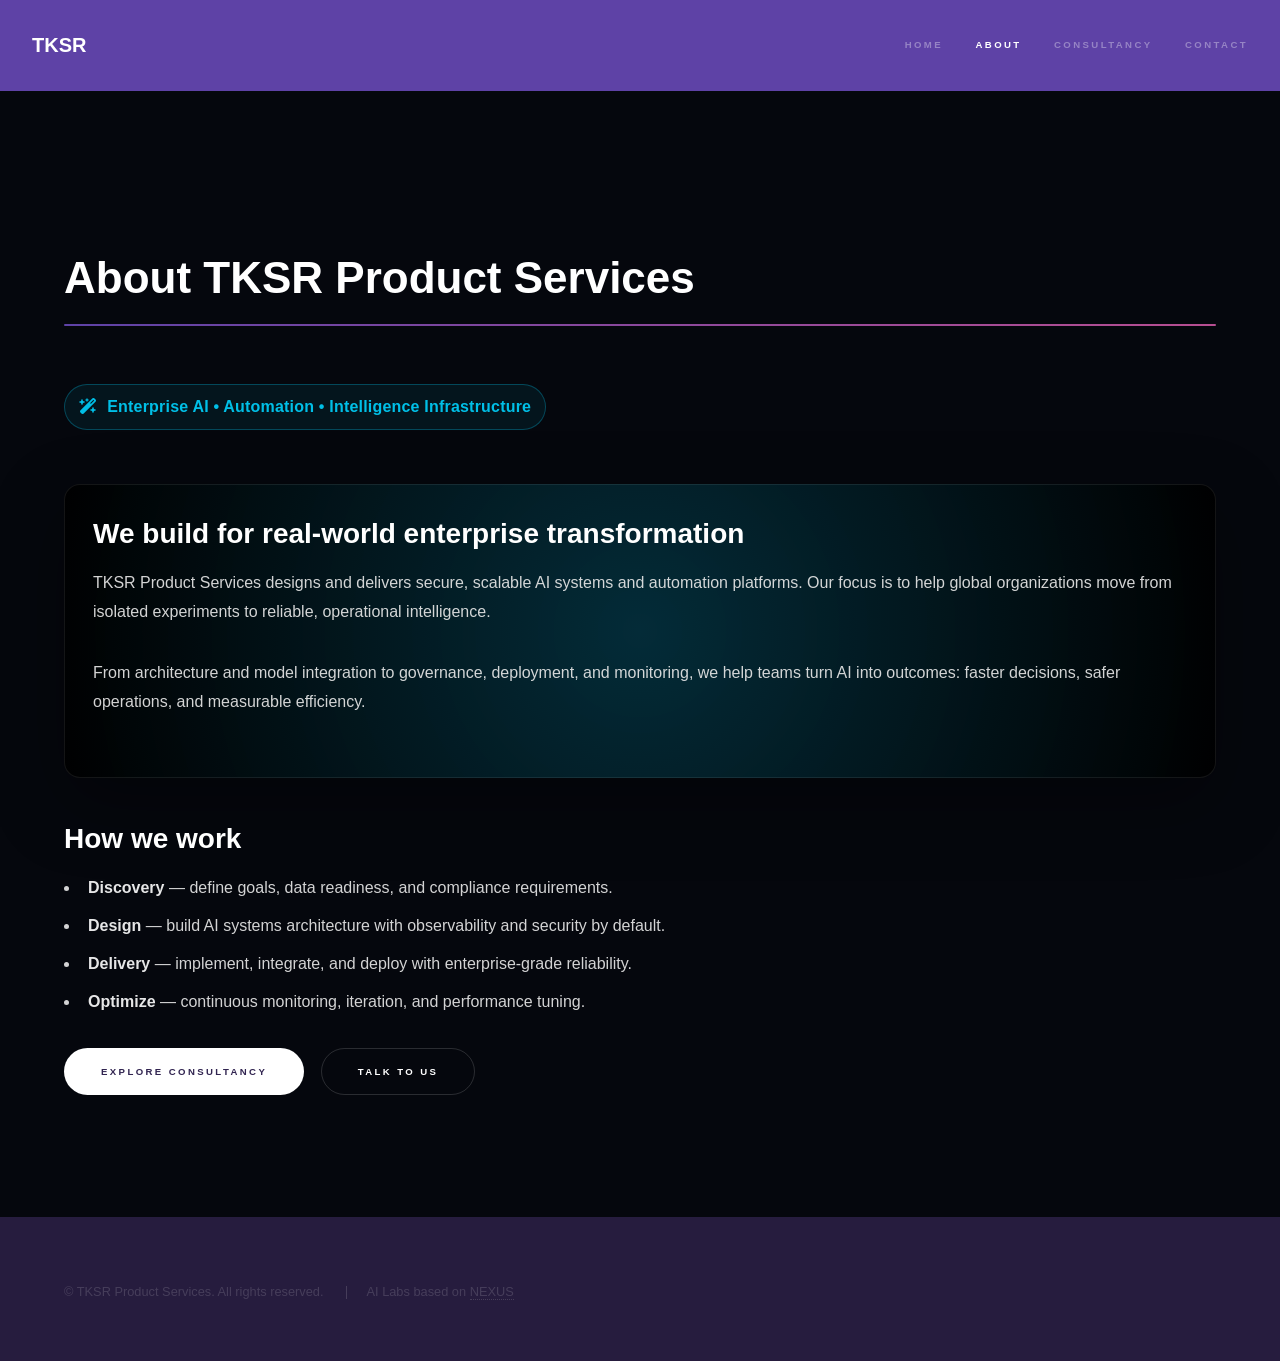
==== commit 1a8de0ab: "removed HTML5" ====
--- a/about-us.html
+++ b/about-us.html
@@ -91,7 +91,7 @@
 			<div class="inner">
 				<ul class="menu">
 					<li>&copy; TKSR Product Services. All rights reserved.</li>
-					<li>AI template based on <a href="http://html5up.net">HTML5 UP</a></li>
+					<li>AI Labs based on <a href="http://tksrglobaltrade.com">NEXUS</a></li>
 				</ul>
 			</div>
 		</footer>
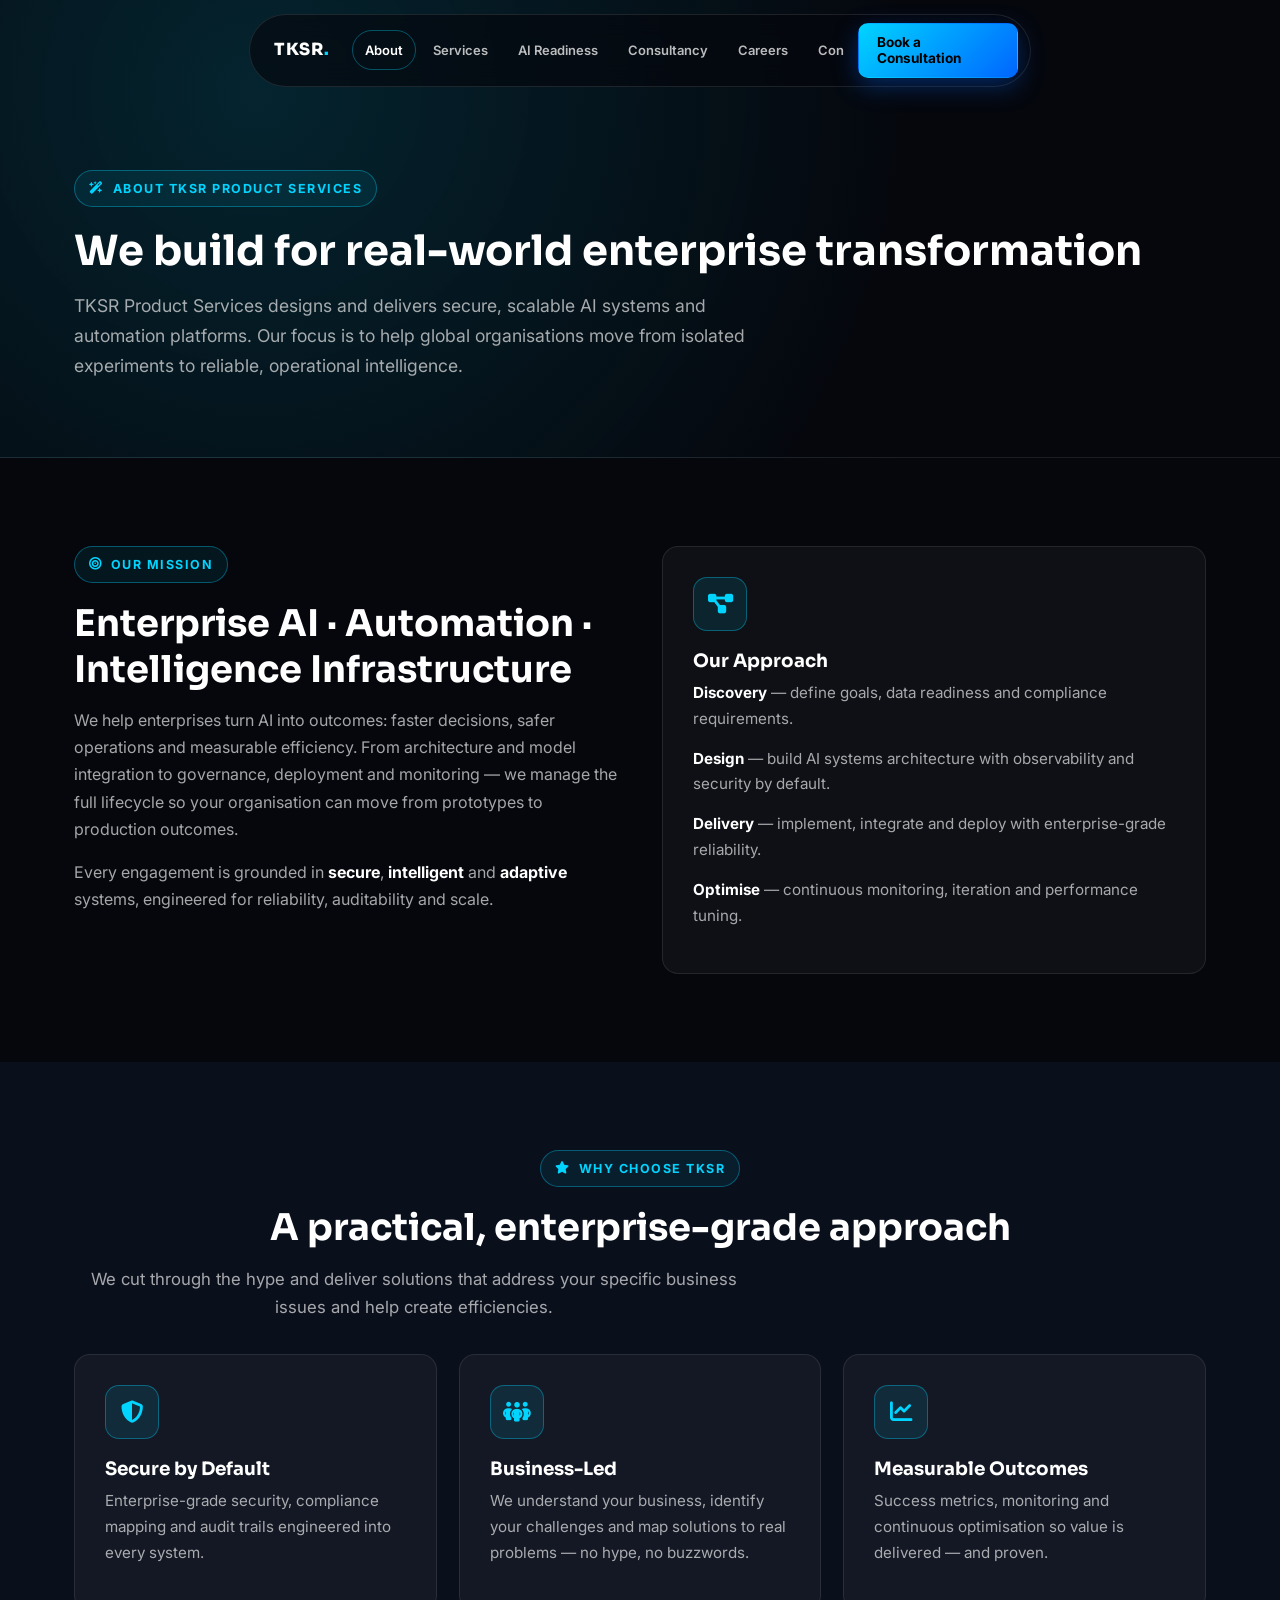
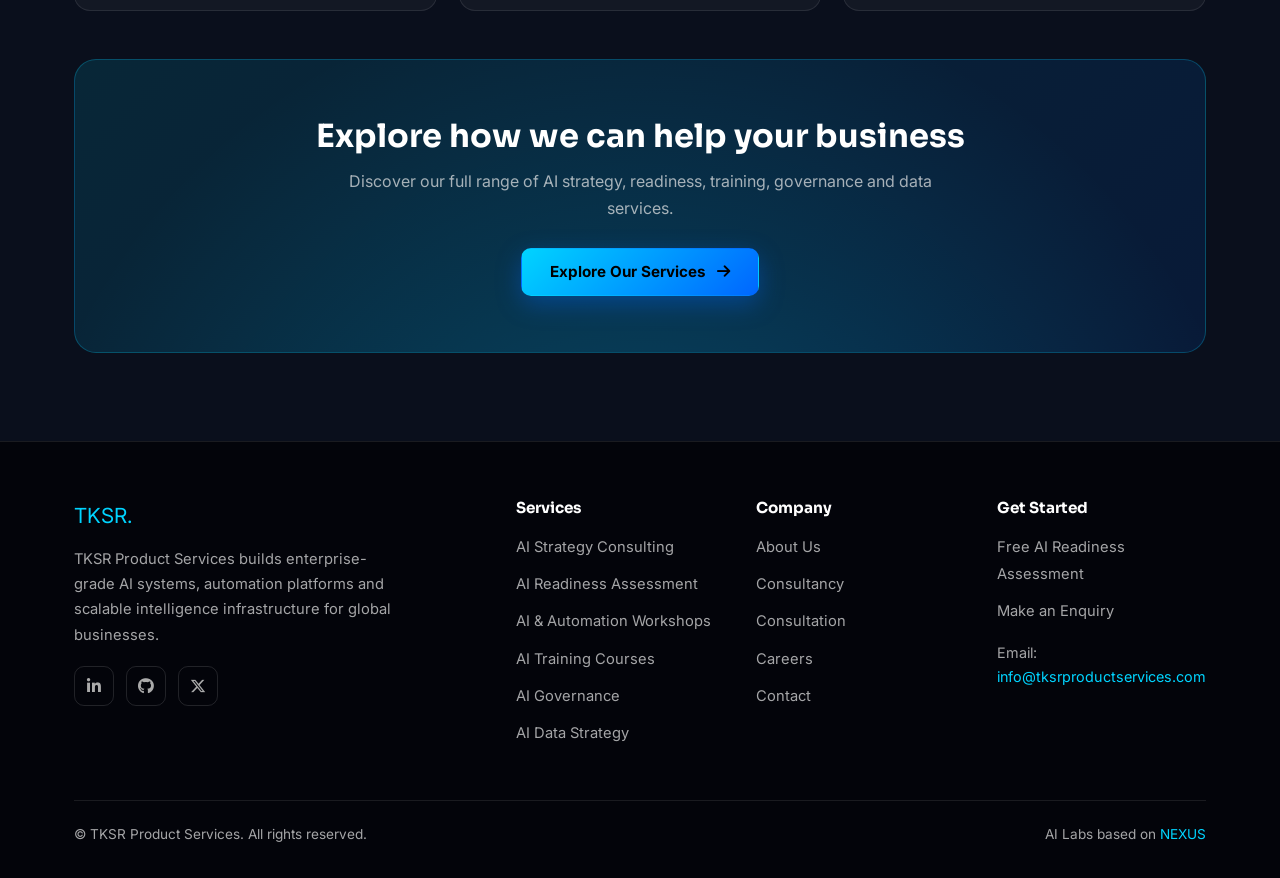
==== commit 27649d3b: "Redesign site with professional AI services and competitor parity - Add shared design system (assets" ====
--- a/about-us.html
+++ b/about-us.html
@@ -1,109 +1,163 @@
 <!DOCTYPE HTML>
-<!--
-	Hyperspace by HTML5 UP
-	html5up.net | @ajlkn
-	Free for personal and commercial use under the CCA 3.0 license (html5up.net/license)
--->
-<html>
-	<head>
-		<title>About Us | TKSR Product Services</title>
-		<meta charset="utf-8" />
-		<meta name="viewport" content="width=device-width, initial-scale=1, user-scalable=no" />
-		<link rel="stylesheet" href="assets/css/main.css" />
-		<link rel="stylesheet" href="https://cdnjs.cloudflare.com/ajax/libs/font-awesome/6.5.1/css/all.min.css" />
-		<noscript><link rel="stylesheet" href="assets/css/noscript.css" /></noscript>
-		<style>
-			body { background:#05070d; color:#eaeaea; font-family:"Inter", sans-serif; }
-			section.wrapper { padding: 90px 0; }
-			h1, h2 { color:#ffffff; }
-			p { line-height: 1.8; opacity:0.9; }
-			.page-hero {
-				background: radial-gradient(circle at center, rgba(0,212,255,0.18), rgba(0,0,0,0.92));
-				border-radius: 16px;
-				border:1px solid rgba(255,255,255,0.08);
-				padding: 28px;
-				box-shadow: 0 25px 70px rgba(0,0,0,0.35);
-			}
-			.brand-badge {
-				display:inline-block;
-				padding: 8px 14px;
-				border-radius: 50px;
-				background: rgba(0,212,255,0.08);
-				border: 1px solid rgba(0,212,255,0.3);
-				color:#00d4ff;
-				font-weight:700;
-				letter-spacing: 0.2px;
-			}
-		</style>
-	</head>
-	<body class="is-preload">
-		<!-- Header -->
-		<header id="header">
-			<a href="index.html" class="title">TKSR</a>
-			<nav>
-				<ul>
-					<li><a href="index.html">Home</a></li>
-					<li><a href="about-us.html" class="active">About</a></li>
-					<li><a href="consultancy.html">Consultancy</a></li>
-					<li><a href="contact-us.html">Contact</a></li>
-				</ul>
-			</nav>
-		</header>
+<html lang="en">
+<head>
+    <meta charset="utf-8" />
+    <meta name="viewport" content="width=device-width, initial-scale=1" />
+    <title>About Us | TKSR Product Services</title>
+    <meta name="description" content="TKSR Product Services designs and delivers secure, scalable AI systems, automation platforms and intelligence infrastructure for global businesses." />
 
-		<!-- Wrapper -->
-		<div id="wrapper">
-			<!-- Main -->
-			<section id="main" class="wrapper">
-				<div class="inner">
-					<h1 class="major">About TKSR Product Services</h1>
-					<p class="brand-badge"><i class="fa-solid fa-wand-magic-sparkles" style="margin-right:10px"></i>Enterprise AI • Automation • Intelligence Infrastructure</p>
+    <link rel="preconnect" href="https://fonts.googleapis.com" />
+    <link rel="preconnect" href="https://fonts.gstatic.com" crossorigin />
+    <link href="https://fonts.googleapis.com/css2?family=Inter:wght@400;500;600;700;800&family=Sora:wght@600;700;800&display=swap" rel="stylesheet" />
+    <link rel="stylesheet" href="https://cdnjs.cloudflare.com/ajax/libs/font-awesome/6.5.1/css/all.min.css" />
+    <link rel="stylesheet" href="assets/css/tksr.css" />
+</head>
+<body>
 
-					<div class="page-hero" style="margin-top:22px;">
-						<h2>We build for real-world enterprise transformation</h2>
-						<p>
-							TKSR Product Services designs and delivers secure, scalable AI systems and automation platforms.
-							Our focus is to help global organizations move from isolated experiments to reliable, operational intelligence.
-						</p>
-						<p>
-							From architecture and model integration to governance, deployment, and monitoring, we help teams turn
-							AI into outcomes: faster decisions, safer operations, and measurable efficiency.
-						</p>
-					</div>
+<!-- ================= NAV ================= -->
+<nav class="nav" aria-label="Primary navigation">
+    <a href="index.html" class="logo">TKSR<span>.</span></a>
+    <div class="nav-links">
+        <a href="about-us.html" class="active">About</a>
+        <a href="services.html">Services</a>
+        <a href="ai-readiness-quiz.html">AI Readiness</a>
+        <a href="consultancy.html">Consultancy</a>
+        <a href="current-jobs.html">Careers</a>
+        <a href="contact-us.html">Contact</a>
+    </div>
+    <a href="consultation.html" class="btn btn-primary btn-sm nav-cta">Book a Consultation</a>
+</nav>
 
-					<h2 style="margin-top:40px;">How we work</h2>
-					<ul style="margin-top:10px;">
-						<li style="margin-bottom:10px; opacity:0.9;"><b>Discovery</b> — define goals, data readiness, and compliance requirements.</li>
-						<li style="margin-bottom:10px; opacity:0.9;"><b>Design</b> — build AI systems architecture with observability and security by default.</li>
-						<li style="margin-bottom:10px; opacity:0.9;"><b>Delivery</b> — implement, integrate, and deploy with enterprise-grade reliability.</li>
-						<li style="margin-bottom:10px; opacity:0.9;"><b>Optimize</b> — continuous monitoring, iteration, and performance tuning.</li>
-					</ul>
+<!-- ================= PAGE HERO ================= -->
+<header class="page-hero">
+    <div class="container">
+        <span class="eyebrow"><i class="fa-solid fa-wand-magic-sparkles"></i> About TKSR Product Services</span>
+        <h1>We build for real-world enterprise transformation</h1>
+        <p>
+            TKSR Product Services designs and delivers secure, scalable AI systems and automation
+            platforms. Our focus is to help global organisations move from isolated experiments
+            to reliable, operational intelligence.
+        </p>
+    </div>
+</header>
 
-					<div style="margin-top:26px;">
-						<a href="consultancy.html" class="button primary" style="display:inline-block;">Explore Consultancy</a>
-						<a href="contact-us.html" class="button" style="display:inline-block; margin-left:12px;">Talk to Us</a>
-					</div>
-				</div>
-			</section>
-		</div>
+<!-- ================= MISSION ================= -->
+<section class="section">
+    <div class="container">
+        <div class="split">
+            <div>
+                <span class="eyebrow"><i class="fa-solid fa-bullseye"></i> Our Mission</span>
+                <h2 class="section-title">Enterprise AI · Automation · Intelligence Infrastructure</h2>
+                <p>
+                    We help enterprises turn AI into outcomes: faster decisions, safer operations
+                    and measurable efficiency. From architecture and model integration to
+                    governance, deployment and monitoring — we manage the full lifecycle so your
+                    organisation can move from prototypes to production outcomes.
+                </p>
+                <p>
+                    Every engagement is grounded in <b style="color:#fff;">secure</b>,
+                    <b style="color:#fff;">intelligent</b> and <b style="color:#fff;">adaptive</b>
+                    systems, engineered for reliability, auditability and scale.
+                </p>
+            </div>
+            <div class="card">
+                <div class="icon"><i class="fa-solid fa-diagram-project"></i></div>
+                <h3>Our Approach</h3>
+                <p><b style="color:#fff;">Discovery</b> — define goals, data readiness and compliance requirements.</p>
+                <p><b style="color:#fff;">Design</b> — build AI systems architecture with observability and security by default.</p>
+                <p><b style="color:#fff;">Delivery</b> — implement, integrate and deploy with enterprise-grade reliability.</p>
+                <p><b style="color:#fff;">Optimise</b> — continuous monitoring, iteration and performance tuning.</p>
+            </div>
+        </div>
+    </div>
+</section>
 
-		<!-- Footer -->
-		<footer id="footer" class="wrapper alt">
-			<div class="inner">
-				<ul class="menu">
-					<li>&copy; TKSR Product Services. All rights reserved.</li>
-					<li>AI Labs based on <a href="http://tksrglobaltrade.com">NEXUS</a></li>
-				</ul>
-			</div>
-		</footer>
+<!-- ================= WHY US ================= -->
+<section class="section section-soft">
+    <div class="container">
+        <div class="center">
+            <span class="eyebrow"><i class="fa-solid fa-star"></i> Why Choose TKSR</span>
+            <h2 class="section-title">A practical, enterprise-grade approach</h2>
+            <p class="section-sub">We cut through the hype and deliver solutions that address your specific business issues and help create efficiencies.</p>
+        </div>
+        <div class="grid grid-3 mt-3">
+            <article class="card">
+                <div class="icon"><i class="fa-solid fa-shield-halved"></i></div>
+                <h3>Secure by Default</h3>
+                <p>Enterprise-grade security, compliance mapping and audit trails engineered into every system.</p>
+            </article>
+            <article class="card">
+                <div class="icon"><i class="fa-solid fa-people-group"></i></div>
+                <h3>Business-Led</h3>
+                <p>We understand your business, identify your challenges and map solutions to real problems — no hype, no buzzwords.</p>
+            </article>
+            <article class="card">
+                <div class="icon"><i class="fa-solid fa-chart-line"></i></div>
+                <h3>Measurable Outcomes</h3>
+                <p>Success metrics, monitoring and continuous optimisation so value is delivered — and proven.</p>
+            </article>
+        </div>
 
-		<!-- Scripts -->
-		<script src="assets/js/jquery.min.js"></script>
-		<script src="assets/js/jquery.scrollex.min.js"></script>
-		<script src="assets/js/jquery.scrolly.min.js"></script>
-		<script src="assets/js/browser.min.js"></script>
-		<script src="assets/js/breakpoints.min.js"></script>
-		<script src="assets/js/util.js"></script>
-		<script src="assets/js/main.js"></script>
-	</body>
+        <div class="cta-band mt-4">
+            <h2>Explore how we can help your business</h2>
+            <p>Discover our full range of AI strategy, readiness, training, governance and data services.</p>
+            <a href="services.html" class="btn btn-primary">Explore Our Services <i class="fa-solid fa-arrow-right" style="margin-left:8px;"></i></a>
+        </div>
+    </div>
+</section>
+
+<!-- ================= FOOTER ================= -->
+<footer class="footer">
+    <div class="container">
+        <div class="footer-grid">
+            <div class="brand">
+                <a href="index.html" class="logo" style="font-size:1.3rem;">TKSR<span style="color:var(--accent);">.</span></a>
+                <p style="margin-top:14px;">
+                    TKSR Product Services builds enterprise-grade AI systems, automation
+                    platforms and scalable intelligence infrastructure for global businesses.
+                </p>
+                <div class="social">
+                    <a href="#" aria-label="LinkedIn"><i class="fab fa-linkedin-in"></i></a>
+                    <a href="#" aria-label="GitHub"><i class="fab fa-github"></i></a>
+                    <a href="#" aria-label="X"><i class="fab fa-x-twitter"></i></a>
+                </div>
+            </div>
+            <div>
+                <h4>Services</h4>
+                <ul>
+                    <li><a href="services.html#strategy">AI Strategy Consulting</a></li>
+                    <li><a href="services.html#readiness">AI Readiness Assessment</a></li>
+                    <li><a href="services.html#workshops">AI &amp; Automation Workshops</a></li>
+                    <li><a href="services.html#training">AI Training Courses</a></li>
+                    <li><a href="services.html#governance">AI Governance</a></li>
+                    <li><a href="services.html#data">AI Data Strategy</a></li>
+                </ul>
+            </div>
+            <div>
+                <h4>Company</h4>
+                <ul>
+                    <li><a href="about-us.html">About Us</a></li>
+                    <li><a href="consultancy.html">Consultancy</a></li>
+                    <li><a href="consultation.html">Consultation</a></li>
+                    <li><a href="current-jobs.html">Careers</a></li>
+                    <li><a href="contact-us.html">Contact</a></li>
+                </ul>
+            </div>
+            <div>
+                <h4>Get Started</h4>
+                <ul>
+                    <li><a href="ai-readiness-quiz.html">Free AI Readiness Assessment</a></li>
+                    <li><a href="contact-us.html">Make an Enquiry</a></li>
+                </ul>
+                <p style="font-size:0.9rem; margin-top:16px;">Email: <a href="mailto:info@tksrproductservices.com">info@tksrproductservices.com</a></p>
+            </div>
+        </div>
+        <div class="bottom">
+            <span>&copy; TKSR Product Services. All rights reserved.</span>
+            <span>AI Labs based on <a href="http://tksrglobaltrade.com">NEXUS</a></span>
+        </div>
+    </div>
+</footer>
+
+</body>
 </html>
-
--- a/assets/css/tksr.css
+++ b/assets/css/tksr.css
@@ -0,0 +1,389 @@
+/* ============================================================
+   TKSR Product Services - Design System
+   Dark enterprise theme with cyan -> blue accent gradient
+   ============================================================ */
+
+:root {
+    --bg: #05070d;
+    --bg-soft: #0a0f1c;
+    --bg-card: rgba(255, 255, 255, 0.04);
+    --bg-card-hover: rgba(255, 255, 255, 0.07);
+    --border: rgba(255, 255, 255, 0.09);
+    --border-accent: rgba(0, 212, 255, 0.35);
+    --text: #eaeaea;
+    --text-muted: rgba(234, 234, 234, 0.7);
+    --accent: #00d4ff;
+    --accent-2: #0066ff;
+    --gradient: linear-gradient(135deg, #00d4ff, #0066ff);
+    --radius: 16px;
+    --radius-sm: 10px;
+    --shadow: 0 25px 70px rgba(0, 0, 0, 0.45);
+    --font-head: "Sora", "Inter", sans-serif;
+    --font-body: "Inter", system-ui, sans-serif;
+    --maxw: 1180px;
+}
+
+* { box-sizing: border-box; }
+
+html { scroll-behavior: smooth; }
+
+body {
+    margin: 0;
+    background: var(--bg);
+    color: var(--text);
+    font-family: var(--font-body);
+    line-height: 1.7;
+    -webkit-font-smoothing: antialiased;
+}
+
+h1, h2, h3, h4 {
+    font-family: var(--font-head);
+    color: #ffffff;
+    line-height: 1.25;
+    margin: 0 0 14px;
+    font-weight: 700;
+}
+
+p { margin: 0 0 16px; color: var(--text-muted); }
+a { color: var(--accent); text-decoration: none; }
+img { max-width: 100%; }
+ul { margin: 0 0 16px; padding-left: 20px; }
+li { margin-bottom: 8px; color: var(--text-muted); }
+
+.container { max-width: var(--maxw); margin: 0 auto; padding: 0 24px; }
+
+.section { padding: 88px 0; }
+.section-soft { background: var(--bg-soft); }
+.section-center { text-align: center; }
+
+/* Eyebrow label above headings */
+.eyebrow {
+    display: inline-flex;
+    align-items: center;
+    gap: 8px;
+    padding: 7px 14px;
+    border-radius: 999px;
+    background: rgba(0, 212, 255, 0.08);
+    border: 1px solid var(--border-accent);
+    color: var(--accent);
+    font-size: 0.78rem;
+    font-weight: 700;
+    letter-spacing: 1.5px;
+    text-transform: uppercase;
+    margin-bottom: 18px;
+}
+
+.section-title { font-size: 2.3rem; margin-bottom: 14px; }
+.section-sub { max-width: 680px; font-size: 1.05rem; }
+.section-center .section-sub { margin: 0 auto 40px; }
+
+/* Buttons */
+.btn {
+    display: inline-block;
+    padding: 14px 28px;
+    border-radius: var(--radius-sm);
+    font-weight: 700;
+    font-size: 0.95rem;
+    border: 1px solid transparent;
+    cursor: pointer;
+    text-decoration: none;
+    transition: transform 0.2s ease, box-shadow 0.2s ease, background 0.2s ease;
+    line-height: 1.2;
+}
+.btn-primary { background: var(--gradient); color: #000; box-shadow: 0 8px 24px rgba(0, 102, 255, 0.35); }
+.btn-primary:hover { transform: translateY(-3px); box-shadow: 0 14px 32px rgba(0, 212, 255, 0.4); }
+.btn-ghost { background: transparent; color: var(--text); border-color: rgba(255, 255, 255, 0.2); }
+.btn-ghost:hover { transform: translateY(-3px); border-color: var(--accent); color: var(--accent); }
+.btn-block { width: 100%; text-align: center; }
+.btn-sm { padding: 10px 18px; font-size: 0.85rem; }
+
+/* Nav */
+.nav {
+    position: fixed;
+    top: 14px;
+    left: 50%;
+    transform: translateX(-50%);
+    z-index: 9999;
+    display: flex;
+    align-items: center;
+    gap: 10px;
+    padding: 8px 12px;
+    border-radius: 999px;
+    border: 1px solid rgba(255, 255, 255, 0.10);
+    background: rgba(5, 7, 13, 0.65);
+    backdrop-filter: blur(12px);
+    -webkit-backdrop-filter: blur(12px);
+    max-width: calc(100% - 24px);
+}
+.nav .logo {
+    color: #fff;
+    font-family: var(--font-head);
+    font-weight: 800;
+    font-size: 1.05rem;
+    letter-spacing: 1px;
+    padding: 6px 12px;
+    white-space: nowrap;
+}
+.nav .logo span { color: var(--accent); }
+.nav-links { display: flex; gap: 4px; overflow-x: auto; scrollbar-width: none; }
+.nav-links::-webkit-scrollbar { display: none; }
+.nav-links a {
+    color: var(--text);
+    opacity: 0.8;
+    font-weight: 600;
+    font-size: 13px;
+    padding: 8px 12px;
+    border-radius: 999px;
+    border: 1px solid transparent;
+    white-space: nowrap;
+}
+.nav-links a:hover, .nav-links a.active { opacity: 1; border-color: rgba(0, 212, 255, 0.35); color: #fff; }
+.nav-cta { margin-left: 4px; }
+@media (max-width: 900px) { .nav-cta { display: none; } }
+
+/* Hero */
+.hero {
+    position: relative;
+    display: flex;
+    align-items: center;
+    min-height: 100vh;
+    padding: 140px 0 100px;
+    overflow: hidden;
+}
+.hero video {
+    position: absolute;
+    top: 50%;
+    left: 50%;
+    transform: translate(-50%, -50%);
+    min-width: 100%;
+    min-height: 100%;
+    object-fit: cover;
+    z-index: -2;
+    filter: brightness(0.4);
+}
+.hero-overlay {
+    position: absolute;
+    inset: 0;
+    background: radial-gradient(circle at 30% 40%, rgba(0, 212, 255, 0.16), rgba(0, 0, 0, 0.94) 70%);
+    z-index: -1;
+}
+.hero h1 {
+    font-size: clamp(2.4rem, 6vw, 4rem);
+    font-weight: 800;
+    max-width: 820px;
+    margin-bottom: 20px;
+}
+.hero h1 .grad { background: var(--gradient); -webkit-background-clip: text; background-clip: text; -webkit-text-fill-color: transparent; }
+.hero p.lead { font-size: 1.2rem; max-width: 640px; margin-bottom: 32px; color: rgba(234, 234, 234, 0.85); }
+.hero-actions { display: flex; flex-wrap: wrap; gap: 14px; }
+
+/* Stats strip */
+.stats { border-top: 1px solid var(--border); border-bottom: 1px solid var(--border); background: var(--bg-soft); }
+.stats-grid { display: grid; grid-template-columns: repeat(auto-fit, minmax(200px, 1fr)); gap: 24px; padding: 48px 0; }
+.stat { text-align: center; }
+.stat .num { font-family: var(--font-head); font-size: 2.4rem; font-weight: 800; background: var(--gradient); -webkit-background-clip: text; background-clip: text; -webkit-text-fill-color: transparent; }
+.stat .lbl { font-size: 0.9rem; color: var(--text-muted); max-width: 220px; margin: 6px auto 0; }
+
+/* Cards / grids */
+.grid { display: grid; gap: 22px; }
+.grid-2 { grid-template-columns: repeat(2, 1fr); }
+.grid-3 { grid-template-columns: repeat(3, 1fr); }
+.grid-4 { grid-template-columns: repeat(4, 1fr); }
+@media (max-width: 920px) { .grid-3, .grid-4 { grid-template-columns: repeat(2, 1fr); } }
+@media (max-width: 640px) { .grid-2, .grid-3, .grid-4 { grid-template-columns: 1fr; } }
+
+.card {
+    border-radius: var(--radius);
+    border: 1px solid var(--border);
+    background: var(--bg-card);
+    padding: 30px;
+    transition: transform 0.25s ease, border-color 0.25s ease, background 0.25s ease;
+    position: relative;
+}
+.card:hover { transform: translateY(-6px); border-color: rgba(0, 212, 255, 0.5); background: var(--bg-card-hover); }
+.card .icon {
+    width: 54px; height: 54px;
+    display: flex; align-items: center; justify-content: center;
+    border-radius: 14px;
+    background: rgba(0, 212, 255, 0.1);
+    border: 1px solid var(--border-accent);
+    color: var(--accent);
+    font-size: 1.4rem;
+    margin-bottom: 18px;
+}
+.card h3 { font-size: 1.15rem; margin-bottom: 8px; }
+.card p { font-size: 0.95rem; margin-bottom: 14px; }
+.card .link { font-weight: 700; font-size: 0.9rem; }
+.card .link i { font-size: 0.8rem; margin-left: 6px; }
+
+/* Service cards (big) */
+.service-card { display: flex; flex-direction: column; }
+.service-card .tag { margin-top: auto; }
+
+/* Step / process */
+.step-num {
+    font-family: var(--font-head);
+    font-size: 2.6rem;
+    font-weight: 800;
+    background: var(--gradient);
+    -webkit-background-clip: text; background-clip: text; -webkit-text-fill-color: transparent;
+    margin-bottom: 10px;
+    display: block;
+}
+
+/* Testimonials */
+.quote-card { border-radius: var(--radius); border: 1px solid var(--border); background: var(--bg-card); padding: 30px; }
+.quote-card .quote { font-size: 1rem; font-style: italic; color: var(--text); margin-bottom: 18px; }
+.quote-card .author { font-weight: 700; color: #fff; font-size: 0.95rem; }
+.quote-card .role { color: var(--text-muted); font-size: 0.85rem; }
+.quote-card .stars { color: var(--accent); margin-bottom: 14px; letter-spacing: 2px; }
+
+/* CTA band */
+.cta-band {
+    position: relative;
+    border-radius: 22px;
+    padding: 56px 48px;
+    text-align: center;
+    background: linear-gradient(135deg, rgba(0, 212, 255, 0.12), rgba(0, 102, 255, 0.12));
+    border: 1px solid rgba(0, 212, 255, 0.25);
+    overflow: hidden;
+}
+.cta-band::before {
+    content: "";
+    position: absolute;
+    inset: -50% -20%;
+    background: radial-gradient(circle at 50% 120%, rgba(0, 212, 255, 0.25), transparent 60%);
+    z-index: 0;
+}
+.cta-band > * { position: relative; z-index: 1; }
+.cta-band h2 { font-size: 2rem; margin-bottom: 12px; }
+.cta-band p { max-width: 620px; margin: 0 auto 26px; }
+
+/* Forms */
+.form-card { border-radius: var(--radius); border: 1px solid var(--border); background: rgba(255, 255, 255, 0.02); padding: 32px; }
+.form-card h2 { margin-bottom: 18px; }
+.form-group { margin-bottom: 16px; }
+.form-group label { display: block; font-size: 0.85rem; font-weight: 600; color: var(--text); margin-bottom: 6px; }
+.form-group input, .form-group textarea, .form-group select {
+    width: 100%;
+    padding: 14px;
+    border-radius: var(--radius-sm);
+    border: 1px solid rgba(255, 255, 255, 0.12);
+    background: rgba(255, 255, 255, 0.05);
+    color: #fff;
+    font-family: var(--font-body);
+    font-size: 0.95rem;
+    outline: none;
+    transition: border-color 0.2s ease;
+}
+.form-group input:focus, .form-group textarea:focus, .form-group select:focus { border-color: var(--accent); }
+.form-group select option { background: var(--bg); color: var(--text); }
+.form-group textarea { resize: vertical; }
+.form-row { display: grid; grid-template-columns: 1fr 1fr; gap: 16px; }
+@media (max-width: 640px) { .form-row { grid-template-columns: 1fr; } }
+
+/* Split layout */
+.split { display: grid; grid-template-columns: 1fr 1fr; gap: 44px; align-items: start; }
+@media (max-width: 900px) { .split { grid-template-columns: 1fr; } }
+
+/* Lists */
+.check-list { list-style: none; padding: 0; }
+.check-list li { padding-left: 30px; position: relative; }
+.check-list li::before {
+    content: "\f00c";
+    font-family: "Font Awesome 6 Free";
+    font-weight: 900;
+    position: absolute;
+    left: 0;
+    color: var(--accent);
+}
+
+/* Badges */
+.badge {
+    display: inline-block;
+    padding: 6px 12px;
+    border-radius: 999px;
+    border: 1px solid rgba(0, 212, 255, 0.3);
+    background: rgba(0, 212, 255, 0.08);
+    color: var(--accent);
+    font-weight: 700;
+    font-size: 0.8rem;
+    margin-bottom: 12px;
+}
+
+/* Page hero (interior pages) */
+.page-hero { padding: 170px 0 60px; background: radial-gradient(circle at 20% 20%, rgba(0, 212, 255, 0.14), rgba(5, 7, 13, 1) 60%); border-bottom: 1px solid var(--border); }
+.page-hero h1 { font-size: 2.6rem; margin-bottom: 14px; }
+.page-hero p { max-width: 720px; font-size: 1.1rem; }
+
+/* Quiz */
+.quiz-wrap { max-width: 760px; margin: 0 auto; }
+.quiz-progress { height: 6px; background: rgba(255, 255, 255, 0.1); border-radius: 999px; overflow: hidden; margin-bottom: 34px; }
+.quiz-progress .bar { height: 100%; background: var(--gradient); width: 0; transition: width 0.4s ease; border-radius: 999px; }
+.quiz-step { display: none; }
+.quiz-step.active { display: block; animation: fadeIn 0.35s ease; }
+.quiz-step h2 { font-size: 1.5rem; margin-bottom: 8px; }
+.quiz-step .q { color: var(--text-muted); margin-bottom: 26px; }
+.quiz-options { display: grid; gap: 12px; }
+.quiz-option {
+    display: block;
+    width: 100%;
+    text-align: left;
+    padding: 16px 18px;
+    border-radius: var(--radius-sm);
+    border: 1px solid rgba(255, 255, 255, 0.12);
+    background: rgba(255, 255, 255, 0.04);
+    color: var(--text);
+    font-size: 0.98rem;
+    font-family: var(--font-body);
+    cursor: pointer;
+    transition: all 0.2s ease;
+}
+.quiz-option:hover { border-color: var(--accent); background: rgba(0, 212, 255, 0.08); }
+.quiz-option.selected { border-color: var(--accent); background: rgba(0, 212, 255, 0.14); color: #fff; font-weight: 600; }
+.quiz-nav { display: flex; justify-content: space-between; margin-top: 26px; gap: 12px; }
+.quiz-result { display: none; }
+.quiz-result.show { display: block; animation: fadeIn 0.5s ease; }
+.result-gauge { width: 180px; height: 180px; margin: 0 auto 22px; border-radius: 50%; display: flex; align-items: center; justify-content: center; background: conic-gradient(var(--accent) calc(var(--score) * 1%), rgba(255, 255, 255, 0.08) 0); }
+.result-gauge .inner { width: 146px; height: 146px; border-radius: 50%; background: var(--bg-soft); display: flex; flex-direction: column; align-items: center; justify-content: center; }
+.result-gauge .inner .pct { font-family: var(--font-head); font-size: 2.2rem; font-weight: 800; color: #fff; }
+.result-gauge .inner .txt { font-size: 0.8rem; color: var(--text-muted); }
+
+@keyframes fadeIn { from { opacity: 0; transform: translateY(8px); } to { opacity: 1; transform: none; } }
+
+/* Insights cards */
+.insight-card { display: flex; flex-direction: column; }
+.insight-card .date { font-size: 0.8rem; color: var(--text-muted); margin-bottom: 8px; letter-spacing: 0.5px; }
+.insight-card h3 { font-size: 1.05rem; }
+.insight-card p { font-size: 0.9rem; }
+.insight-card .link { margin-top: auto; font-weight: 700; font-size: 0.85rem; }
+
+/* Footer */
+.footer { background: #03040a; border-top: 1px solid var(--border); padding: 56px 0 32px; }
+.footer-grid { display: grid; grid-template-columns: 2fr 1fr 1fr 1fr; gap: 40px; }
+@media (max-width: 900px) { .footer-grid { grid-template-columns: 1fr 1fr; } }
+@media (max-width: 560px) { .footer-grid { grid-template-columns: 1fr; } }
+.footer h4 { font-size: 0.95rem; margin-bottom: 16px; }
+.footer ul { list-style: none; padding: 0; margin: 0; }
+.footer ul li { margin-bottom: 10px; }
+.footer ul a { color: var(--text-muted); font-size: 0.92rem; }
+.footer ul a:hover { color: var(--accent); }
+.footer .brand p { font-size: 0.92rem; max-width: 320px; }
+.footer .social { display: flex; gap: 12px; margin-top: 18px; }
+.footer .social a {
+    width: 40px; height: 40px;
+    display: flex; align-items: center; justify-content: center;
+    border-radius: 10px;
+    border: 1px solid rgba(255, 255, 255, 0.12);
+    color: #aaa;
+    font-size: 1rem;
+    transition: all 0.2s ease;
+}
+.footer .social a:hover { color: var(--accent); border-color: var(--accent); transform: translateY(-2px); }
+.footer .bottom { margin-top: 44px; padding-top: 22px; border-top: 1px solid var(--border); display: flex; justify-content: space-between; flex-wrap: wrap; gap: 10px; font-size: 0.85rem; color: var(--text-muted); }
+
+/* Utility */
+.mt-1 { margin-top: 10px; } .mt-2 { margin-top: 20px; } .mt-3 { margin-top: 32px; } .mt-4 { margin-top: 48px; }
+.mb-2 { margin-bottom: 20px; } .mb-3 { margin-bottom: 32px; }
+.center { text-align: center; }
+.flex { display: flex; } .flex-between { display: flex; justify-content: space-between; align-items: center; flex-wrap: wrap; gap: 16px; }
